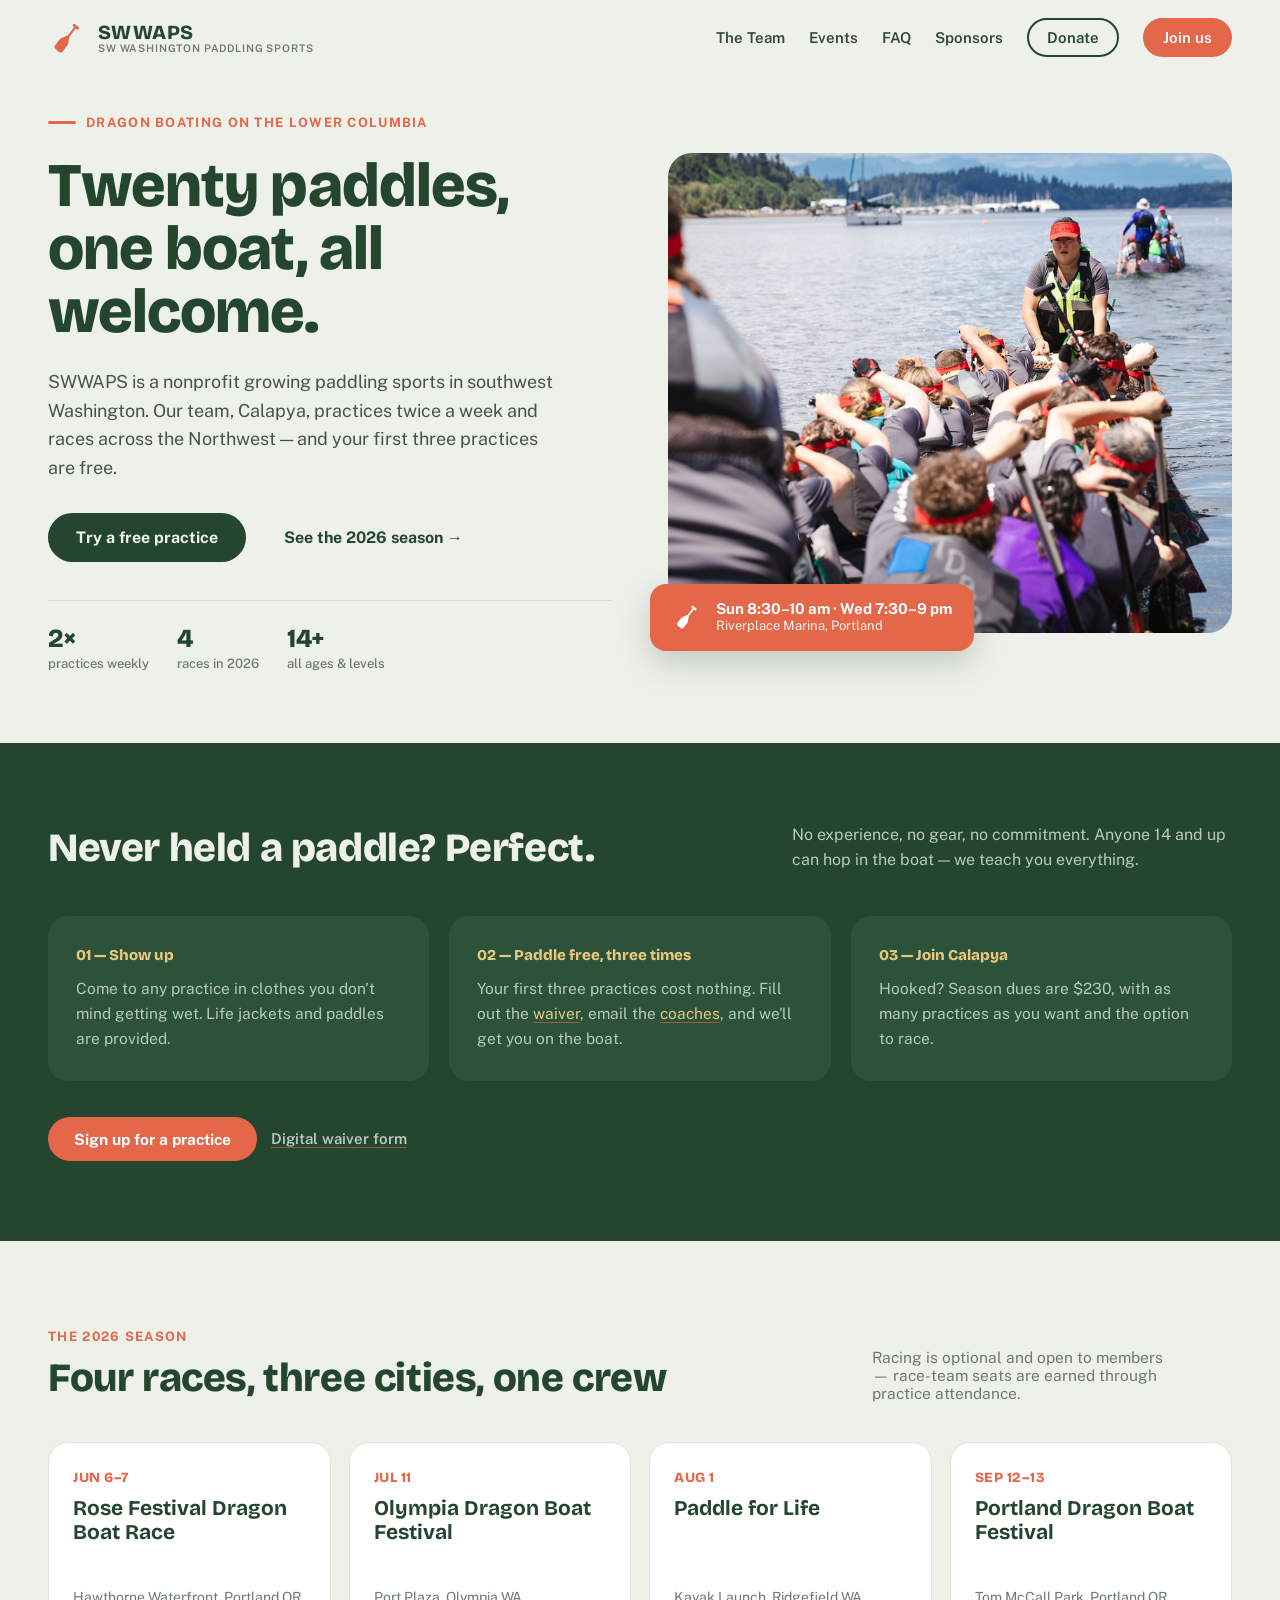
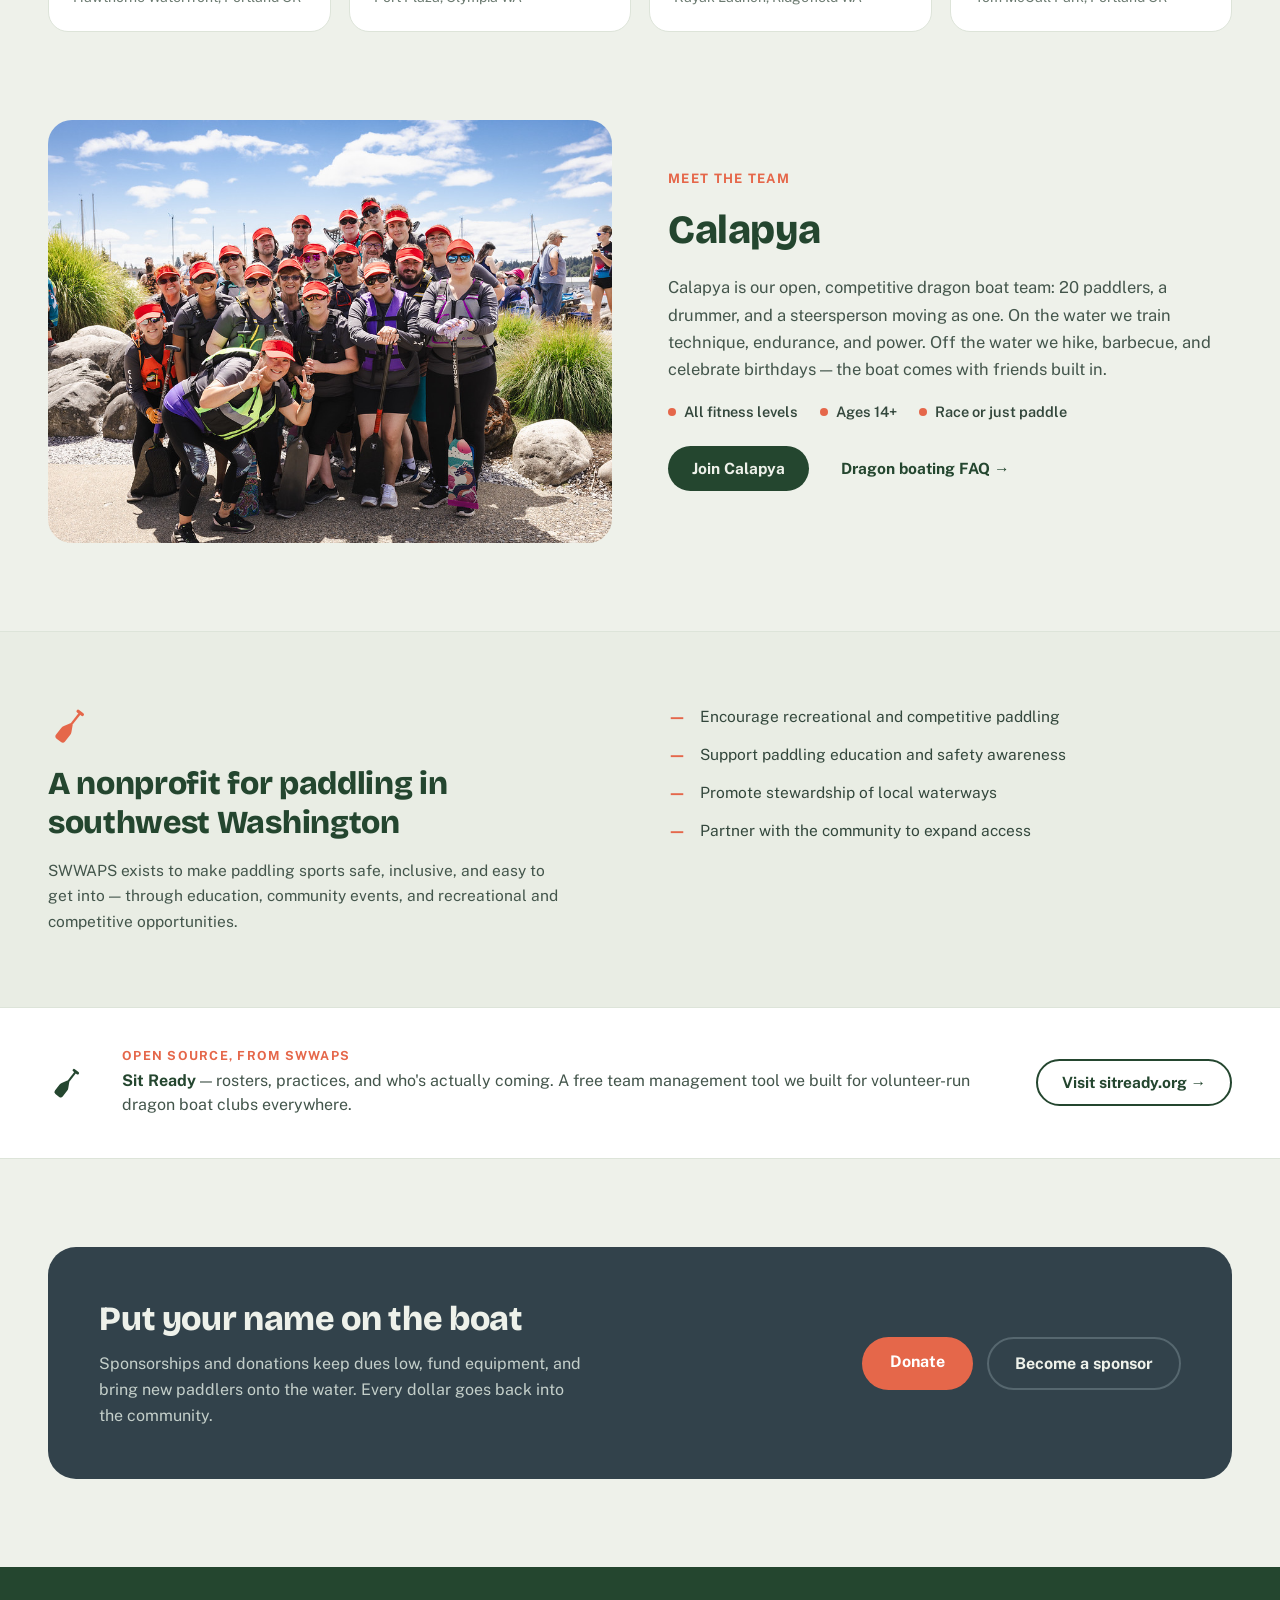
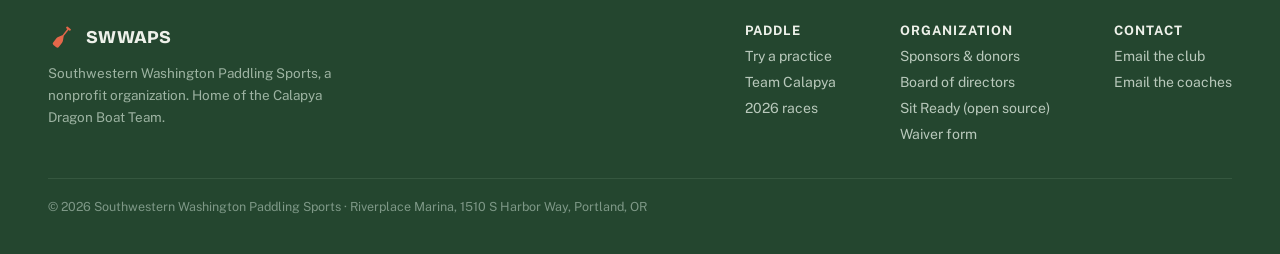
==== index.html @ 58666cd8 "Clean URLs: move pages to directory-style paths team.html -> team/index.html (and events, faq, board" ====
<!DOCTYPE html>
<html lang="en">
<head>
<meta charset="utf-8">
<meta name="viewport" content="width=device-width, initial-scale=1">
<title>SWWAPS — Southwestern Washington Paddling Sports</title>
<meta name="description" content="SWWAPS is a nonprofit growing paddling sports in southwest Washington. Home of the Calapya Dragon Boat Team — your first three practices are free.">
<link rel="icon" href="assets/paddle-salmon-on-fir.svg">
<link rel="preconnect" href="https://fonts.googleapis.com">
<link rel="preconnect" href="https://fonts.gstatic.com" crossorigin>
<link href="https://fonts.googleapis.com/css2?family=Bricolage+Grotesque:opsz,wght@12..96,400..800&family=Public+Sans:wght@400;500;600;700&display=swap" rel="stylesheet">
<link rel="stylesheet" href="css/site.css">
</head>
<body>
<div class="page">

  <nav class="nav">
    <a href="./" class="brand">
      <img src="assets/paddle-glyph-salmon.svg" alt="SWWAPS paddle mark">
      <span class="brand-text">
        <span class="brand-name">SWWAPS</span>
        <span class="brand-sub">SW Washington Paddling Sports</span>
      </span>
    </a>
    <div class="nav-links">
      <a href="team/" class="nav-link">The Team</a>
      <a href="events/" class="nav-link">Events</a>
      <a href="faq/" class="nav-link">FAQ</a>
      <a href="support/" class="nav-link">Sponsors</a>
      <a href="https://www.zeffy.com/en-US/donation-form/general-donations-136" class="nav-donate">Donate</a>
      <a href="#new" class="nav-join">Join us</a>
    </div>
  </nav>

  <header class="container grid-2" style="padding-top: 40px; padding-bottom: 72px;">
    <div style="display: flex; flex-direction: column; gap: 24px;">
      <div class="eyebrow"><span class="eyebrow-dash"></span>Dragon boating on the lower Columbia</div>
      <h1 class="page-h1" style="font-size: clamp(38px, 6vw, 62px); line-height: 1.02;">Twenty paddles, one boat, all welcome.</h1>
      <p style="font-size: 18px; line-height: 1.6; color: var(--ink-2); margin: 0; max-width: 46ch;">SWWAPS is a nonprofit growing paddling sports in southwest Washington. Our team, Calapya, practices twice a week and races across the Northwest — and your first three practices are free.</p>
      <div style="display: flex; flex-wrap: wrap; gap: 14px; align-items: center; margin-top: 6px;">
        <a href="#new" class="btn btn-fir">Try a free practice</a>
        <a href="#season" class="btn-text">See the 2026 season →</a>
      </div>
      <div style="display: flex; flex-wrap: wrap; gap: 20px 28px; margin-top: 14px; padding-top: 22px; border-top: 1px solid #D7DED3;">
        <div style="display: flex; flex-direction: column; gap: 2px;">
          <span style="font-family: var(--display); font-weight: 800; font-size: 26px; color: var(--fir);">2×</span>
          <span style="font-size: 13px; color: var(--muted); font-weight: 500;">practices weekly</span>
        </div>
        <div style="display: flex; flex-direction: column; gap: 2px;">
          <span style="font-family: var(--display); font-weight: 800; font-size: 26px; color: var(--fir);">4</span>
          <span style="font-size: 13px; color: var(--muted); font-weight: 500;">races in 2026</span>
        </div>
        <div style="display: flex; flex-direction: column; gap: 2px;">
          <span style="font-family: var(--display); font-weight: 800; font-size: 26px; color: var(--fir);">14+</span>
          <span style="font-size: 13px; color: var(--muted); font-weight: 500;">all ages &amp; levels</span>
        </div>
      </div>
    </div>
    <div style="position: relative;">
      <div style="width: 100%; aspect-ratio: 4 / 3.4;">
        <img class="photo-img r24" src="assets/photos/paddling-action.jpg" alt="Calapya paddlers mid-stroke during a race">
      </div>
      <div style="position: absolute; left: -18px; bottom: -18px; background: var(--salmon); color: #FFF; border-radius: 16px; padding: 16px 22px; display: flex; align-items: center; gap: 14px; box-shadow: 0 12px 32px rgba(36,70,47,.22);">
        <img src="assets/paddle-glyph-fir.svg" alt="" style="width: 30px; height: 30px; filter: brightness(0) invert(1);">
        <span style="display: flex; flex-direction: column; line-height: 1.25;">
          <span style="font-weight: 700; font-size: 15px;">Sun 8:30–10 am · Wed 7:30–9 pm</span>
          <span style="font-size: 13px; opacity: .9;">Riverplace Marina, Portland</span>
        </span>
      </div>
    </div>
  </header>

  <section id="new" class="band-fir">
    <div class="band-inner">
      <div style="display: flex; align-items: flex-end; justify-content: space-between; gap: 32px; margin-bottom: 44px; flex-wrap: wrap;">
        <h2 class="h2 on-dark">Never held a paddle? Perfect.</h2>
        <p style="font-size: 16px; line-height: 1.55; margin: 0; max-width: 44ch;">No experience, no gear, no commitment. Anyone 14 and up can hop in the boat — we teach you everything.</p>
      </div>
      <div class="grid-cards">
        <div class="card card-dark">
          <span class="card-label">01 — Show up</span>
          <p>Come to any practice in clothes you don't mind getting wet. Life jackets and paddles are provided.</p>
        </div>
        <div class="card card-dark">
          <span class="card-label">02 — Paddle free, three times</span>
          <p>Your first three practices cost nothing. Fill out the <a href="https://form.jotform.com/261236530807050">waiver</a>, email the <a href="mailto:coach@calapya.org">coaches</a>, and we'll get you on the boat.</p>
        </div>
        <div class="card card-dark">
          <span class="card-label">03 — Join Calapya</span>
          <p>Hooked? Season dues are $230, with as many practices as you want and the option to race.</p>
        </div>
      </div>
      <div style="margin-top: 36px; display: flex; gap: 14px; align-items: center; flex-wrap: wrap;">
        <a href="mailto:coach@calapya.org" class="btn btn-sm btn-salmon-on-dark">Sign up for a practice</a>
        <a href="https://form.jotform.com/261236530807050" style="color: var(--on-fir-2); font-weight: 600; font-size: 15px;">Digital waiver form</a>
      </div>
    </div>
  </section>

  <section id="season" class="container" style="padding-top: 88px; padding-bottom: 88px;">
    <div style="display: flex; align-items: flex-end; justify-content: space-between; gap: 32px; margin-bottom: 40px; flex-wrap: wrap;">
      <div style="display: flex; flex-direction: column; gap: 10px;">
        <span class="eyebrow-plain">The 2026 season</span>
        <h2 class="h2">Four races, three cities, one crew</h2>
      </div>
      <p style="font-size: 15.5px; color: var(--muted); margin: 0; max-width: 40ch;">Racing is optional and open to members — race-team seats are earned through practice attendance.</p>
    </div>
    <div style="display: grid; grid-template-columns: repeat(auto-fit, minmax(min(100%, 210px), 1fr)); gap: 18px;">
      <div style="background: #FFF; border: 1px solid var(--border); border-radius: 20px; padding: 26px 24px; display: flex; flex-direction: column; gap: 10px; min-height: 190px; box-sizing: border-box;">
        <span style="font-family: var(--display); font-weight: 800; font-size: 14px; color: var(--salmon); letter-spacing: .04em; text-transform: uppercase;">Jun 6–7</span>
        <span style="font-family: var(--display); font-weight: 700; font-size: 21px; line-height: 1.15; color: var(--fir);">Rose Festival Dragon Boat Race</span>
        <span style="font-size: 14px; color: var(--muted); margin-top: auto;">Hawthorne Waterfront, Portland OR</span>
      </div>
      <div style="background: #FFF; border: 1px solid var(--border); border-radius: 20px; padding: 26px 24px; display: flex; flex-direction: column; gap: 10px; min-height: 190px; box-sizing: border-box;">
        <span style="font-family: var(--display); font-weight: 800; font-size: 14px; color: var(--salmon); letter-spacing: .04em; text-transform: uppercase;">Jul 11</span>
        <span style="font-family: var(--display); font-weight: 700; font-size: 21px; line-height: 1.15; color: var(--fir);">Olympia Dragon Boat Festival</span>
        <span style="font-size: 14px; color: var(--muted); margin-top: auto;">Port Plaza, Olympia WA</span>
      </div>
      <div style="background: #FFF; border: 1px solid var(--border); border-radius: 20px; padding: 26px 24px; display: flex; flex-direction: column; gap: 10px; min-height: 190px; box-sizing: border-box;">
        <span style="font-family: var(--display); font-weight: 800; font-size: 14px; color: var(--salmon); letter-spacing: .04em; text-transform: uppercase;">Aug 1</span>
        <span style="font-family: var(--display); font-weight: 700; font-size: 21px; line-height: 1.15; color: var(--fir);">Paddle for Life</span>
        <span style="font-size: 14px; color: var(--muted); margin-top: auto;">Kayak Launch, Ridgefield WA</span>
      </div>
      <div style="background: #FFF; border: 1px solid var(--border); border-radius: 20px; padding: 26px 24px; display: flex; flex-direction: column; gap: 10px; min-height: 190px; box-sizing: border-box;">
        <span style="font-family: var(--display); font-weight: 800; font-size: 14px; color: var(--salmon); letter-spacing: .04em; text-transform: uppercase;">Sep 12–13</span>
        <span style="font-family: var(--display); font-weight: 700; font-size: 21px; line-height: 1.15; color: var(--fir);">Portland Dragon Boat Festival</span>
        <span style="font-size: 14px; color: var(--muted); margin-top: auto;">Tom McCall Park, Portland OR</span>
      </div>
    </div>
  </section>

  <section id="team" class="container grid-2" style="padding-bottom: 88px;">
    <div style="width: 100%; aspect-ratio: 4 / 3;">
      <img class="photo-img r24" src="assets/photos/team-marina-group.jpg" alt="Calapya team at Riverplace Marina">
    </div>
    <div style="display: flex; flex-direction: column; gap: 20px;">
      <span class="eyebrow-plain">Meet the team</span>
      <h2 class="h2">Calapya</h2>
      <p style="font-size: 16.5px; line-height: 1.65; color: var(--ink-2); margin: 0;">Calapya is our open, competitive dragon boat team: 20 paddlers, a drummer, and a steersperson moving as one. On the water we train technique, endurance, and power. Off the water we hike, barbecue, and celebrate birthdays — the boat comes with friends built in.</p>
      <div style="display: flex; gap: 22px; flex-wrap: wrap; font-size: 14.5px; font-weight: 600; color: var(--nav-ink);">
        <span style="display: flex; align-items: center; gap: 8px;"><span style="width: 8px; height: 8px; border-radius: 50%; background: var(--salmon);"></span>All fitness levels</span>
        <span style="display: flex; align-items: center; gap: 8px;"><span style="width: 8px; height: 8px; border-radius: 50%; background: var(--salmon);"></span>Ages 14+</span>
        <span style="display: flex; align-items: center; gap: 8px;"><span style="width: 8px; height: 8px; border-radius: 50%; background: var(--salmon);"></span>Race or just paddle</span>
      </div>
      <div style="display: flex; gap: 14px; margin-top: 6px; flex-wrap: wrap;">
        <a href="#new" class="btn btn-sm btn-fir" style="padding: 13px 24px;">Join Calapya</a>
        <a href="faq/" class="btn-text" style="font-size: 15.5px; padding: 13px 18px;">Dragon boating FAQ →</a>
      </div>
    </div>
  </section>

  <section style="background: var(--fog-alt); border-top: 1px solid var(--border); border-bottom: 1px solid var(--border); padding: 72px var(--gutter);">
    <div class="band-inner grid-2" style="align-items: start;">
      <div style="display: flex; flex-direction: column; gap: 16px;">
        <img src="assets/paddle-glyph-salmon.svg" alt="" style="width: 44px; height: 44px;">
        <h2 style="font-family: var(--display); font-weight: 800; font-size: clamp(25px, 3.2vw, 32px); color: var(--fir); margin: 0; letter-spacing: -0.01em;">A nonprofit for paddling in southwest Washington</h2>
        <p style="font-size: 15.5px; line-height: 1.65; color: var(--ink-2); margin: 0;">SWWAPS exists to make paddling sports safe, inclusive, and easy to get into — through education, community events, and recreational and competitive opportunities.</p>
      </div>
      <ul class="dash-list on-light">
        <li>Encourage recreational and competitive paddling</li>
        <li>Support paddling education and safety awareness</li>
        <li>Promote stewardship of local waterways</li>
        <li>Partner with the community to expand access</li>
      </ul>
    </div>
  </section>

  <section style="background: #FFF; border-bottom: 1px solid var(--border); padding: 40px var(--gutter);">
    <div class="band-inner" style="display: flex; align-items: center; gap: 20px 36px; flex-wrap: wrap;">
      <img src="assets/paddle-glyph-fir.svg" alt="" style="width: 38px; height: 38px; flex: 0 0 auto;">
      <div style="flex: 1 1 420px; display: flex; flex-direction: column; gap: 6px;">
        <span style="font-size: 12.5px; font-weight: 700; letter-spacing: .1em; text-transform: uppercase; color: var(--salmon);">Open source, from SWWAPS</span>
        <p style="margin: 0; font-size: 16px; line-height: 1.55; color: var(--ink-2);"><strong style="color: var(--fir);">Sit Ready</strong> — rosters, practices, and who's actually coming. A free team management tool we built for volunteer-run dragon boat clubs everywhere.</p>
      </div>
      <a href="https://sitready.org" class="btn-pill-outline">Visit sitready.org →</a>
    </div>
  </section>

  <section id="support" class="container" style="padding-top: 88px; padding-bottom: 88px;">
    <div class="cta-basalt">
      <div style="display: flex; flex-direction: column; gap: 12px;">
        <h2>Put your name on the boat</h2>
        <p>Sponsorships and donations keep dues low, fund equipment, and bring new paddlers onto the water. Every dollar goes back into the community.</p>
      </div>
      <div style="display: flex; gap: 14px; flex-wrap: wrap;">
        <a href="https://www.zeffy.com/en-US/donation-form/general-donations-136" class="btn btn-salmon-on-dark">Donate</a>
        <a href="mailto:swwashingtonpaddlesports@gmail.com" class="btn btn-outline-dark">Become a sponsor</a>
      </div>
    </div>
  </section>

  <footer class="footer">
    <div class="footer-inner">
      <div class="footer-top">
        <div class="footer-brand">
          <div class="footer-lockup">
            <img src="assets/paddle-glyph-salmon.svg" alt="">
            <span>SWWAPS</span>
          </div>
          <p class="footer-mission">Southwestern Washington Paddling Sports, a nonprofit organization. Home of the Calapya Dragon Boat Team.</p>
        </div>
        <div class="footer-cols">
          <div class="footer-col">
            <span class="footer-col-title">Paddle</span>
            <a href="team/#join">Try a practice</a>
            <a href="team/">Team Calapya</a>
            <a href="events/">2026 races</a>
          </div>
          <div class="footer-col">
            <span class="footer-col-title">Organization</span>
            <a href="support/">Sponsors &amp; donors</a>
            <a href="board/">Board of directors</a>
            <a href="https://sitready.org">Sit Ready (open source)</a>
            <a href="https://form.jotform.com/261236530807050">Waiver form</a>
          </div>
          <div class="footer-col">
            <span class="footer-col-title">Contact</span>
            <a href="mailto:swwashingtonpaddlesports@gmail.com">Email the club</a>
            <a href="mailto:coach@calapya.org">Email the coaches</a>
          </div>
        </div>
      </div>
      <div class="footer-rule">© 2026 Southwestern Washington Paddling Sports · Riverplace Marina, 1510 S Harbor Way, Portland, OR</div>
    </div>
  </footer>
</div>
</body>
</html>
---- css/site.css ----
/* SWWAPS — Southwestern Washington Paddling Sports
   Design tokens and shared styles from the 2026 redesign handoff. */

:root {
  --fir: #24462F;
  --fir-raised: #2C5239;
  --salmon: #E5674A;
  --fog: #EEF1EA;
  --fog-alt: #E9EDE4;
  --basalt: #32424B;
  --alder: #E8C87E;
  --ink: #22302A;
  --ink-2: #43554B;
  --muted: #6B7A70;
  --nav-ink: #33473C;
  --on-fir: #EEF1EA;
  --on-fir-2: #B9C9BC;
  --on-fir-3: #DCE5DA;
  --on-fir-muted: #9DB3A2;
  --on-fir-faint: #7E9887;
  --on-basalt-2: #C4CFCA;
  --border: #DDE4D9;
  --border-fir: #35573F;
  --border-basalt: #56676F;
  --gutter: clamp(20px, 5vw, 48px);
  --display: 'Bricolage Grotesque', sans-serif;
}

html, body { margin: 0; padding: 0; background: var(--fog); }
body {
  font-family: 'Public Sans', sans-serif;
  color: var(--ink);
  -webkit-font-smoothing: antialiased;
}
a { color: var(--fir); text-decoration-color: rgba(229,103,74,.6); text-underline-offset: 3px; }
a:hover { color: var(--salmon); }
h1, h2, h3, p { text-wrap: pretty; }

.page { min-height: 100vh; background: var(--fog); }

/* ---------- Nav ---------- */

.nav {
  display: flex; flex-wrap: wrap; align-items: center; gap: 14px 32px;
  padding: 18px var(--gutter); max-width: 1280px; margin: 0 auto; box-sizing: border-box;
}
.brand { display: flex; align-items: center; gap: 12px; text-decoration: none; }
.brand img { width: 38px; height: 38px; display: block; }
.brand-text { display: flex; flex-direction: column; line-height: 1.1; }
.brand-name { font-family: var(--display); font-weight: 800; font-size: 20px; color: var(--fir); letter-spacing: .02em; }
.brand-sub { font-size: 10.5px; font-weight: 600; letter-spacing: .08em; text-transform: uppercase; color: var(--muted); }
.nav-links {
  display: flex; flex-wrap: wrap; gap: 12px 24px; margin-left: auto;
  align-items: center; font-size: 15px; font-weight: 600;
}
.nav-link { text-decoration: none; color: var(--nav-ink); }
.nav-link:hover { color: var(--salmon); }
.nav-link.active { color: var(--salmon); }
.nav-donate {
  text-decoration: none; color: var(--fir); padding: 9px 18px;
  border: 2px solid var(--fir); border-radius: 999px; transition: all 150ms;
}
.nav-donate:hover { background: var(--fir); color: var(--fog); }
.nav-join {
  text-decoration: none; color: #FFF; background: var(--salmon);
  padding: 11px 20px; border-radius: 999px; transition: all 150ms;
}
.nav-join:hover { background: var(--fir); color: #FFF; }

/* ---------- Type ---------- */

.eyebrow {
  display: flex; align-items: center; gap: 10px;
  font-size: 13px; font-weight: 700; letter-spacing: .1em; text-transform: uppercase; color: var(--salmon);
}
.eyebrow-dash { width: 28px; height: 3px; background: var(--salmon); border-radius: 2px; }
.eyebrow-plain {
  font-size: 13px; font-weight: 700; letter-spacing: .1em; text-transform: uppercase; color: var(--salmon);
}
.h2 {
  font-family: var(--display); font-weight: 800;
  font-size: clamp(29px, 4vw, 40px); color: var(--fir); margin: 0; letter-spacing: -0.01em;
}
.h2.on-dark { color: var(--on-fir); }

/* ---------- Buttons ---------- */

.btn {
  text-decoration: none; font-weight: 700; font-size: 16px;
  padding: 15px 28px; border-radius: 999px; transition: all 150ms; display: inline-block;
}
.btn-fir { background: var(--fir); color: var(--fog); }
.btn-fir:hover { background: var(--salmon); color: #FFF; }
.btn-salmon { background: var(--salmon); color: #FFF; }
.btn-salmon:hover { background: var(--fir); color: #FFF; }
.btn-salmon-on-dark { background: var(--salmon); color: #FFF; }
.btn-salmon-on-dark:hover { background: var(--alder); color: var(--fir); }
.btn-outline-fir { color: var(--fir); padding: 15px 26px; border: 2px solid var(--fir); }
.btn-outline-fir:hover { background: var(--fir); color: var(--fog); }
.btn-outline-dark { color: var(--on-fir); padding: 15px 26px; border: 2px solid var(--border-basalt); }
.btn-outline-dark:hover { border-color: var(--on-fir); color: var(--on-fir); }
.btn-sm { font-size: 15.5px; padding: 13px 26px; }
.btn-text { text-decoration: none; color: var(--fir); font-weight: 700; font-size: 16px; padding: 15px 24px; }
.btn-text:hover { color: var(--salmon); }
.btn-pill-outline {
  text-decoration: none; color: var(--fir); font-weight: 700; font-size: 15.5px;
  padding: 12px 24px; border: 2px solid var(--fir); border-radius: 999px;
  white-space: nowrap; transition: all 150ms;
}
.btn-pill-outline:hover { background: var(--fir); color: var(--fog); }

/* ---------- Layout helpers ---------- */

.container { max-width: 1280px; margin: 0 auto; padding-left: var(--gutter); padding-right: var(--gutter); box-sizing: border-box; }
.band-inner { max-width: 1184px; margin: 0 auto; }
.grid-2 {
  display: grid; grid-template-columns: repeat(auto-fit, minmax(min(100%, 320px), 1fr));
  gap: 56px; align-items: center;
}
.grid-cards { display: grid; grid-template-columns: repeat(auto-fit, minmax(min(100%, 250px), 1fr)); gap: 20px; }

/* ---------- Photo placeholders (replace with <img> when photos arrive) ---------- */

.photo-slot {
  width: 100%; height: 100%; box-sizing: border-box;
  background: #DFE6DA; border: 1px dashed #C3CDBD;
  display: flex; align-items: center; justify-content: center; text-align: center;
  color: var(--muted); font-size: 13px; font-weight: 500; padding: 12px;
}
.photo-slot.r24 { border-radius: 24px; }
.photo-img { width: 100%; height: 100%; object-fit: cover; object-position: center; display: block; }
.photo-img.r24 { border-radius: 24px; }
.photo-img.r20 { border-radius: 20px; }
.photo-slot.r20 { border-radius: 20px; }
.photo-slot.r10 { border-radius: 10px; }
.photo-slot.circle { border-radius: 50%; }

/* ---------- Cards ---------- */

.card {
  background: #FFF; border: 1px solid var(--border); border-radius: 20px;
  padding: 30px 28px; display: flex; flex-direction: column; gap: 12px;
}
.card-label { font-family: var(--display); font-weight: 800; font-size: 15px; color: var(--salmon); }
.card p { margin: 0; font-size: 15.5px; line-height: 1.6; color: var(--ink-2); }
.card-dark { background: var(--fir-raised); border: 0; }
.card-dark .card-label { color: var(--alder); }
.card-dark p { color: var(--on-fir-3); }
.card-dark a { color: var(--alder); }

/* ---------- Dark band ---------- */

.band-fir { background: var(--fir); padding: 80px var(--gutter); }
.band-fir p { color: var(--on-fir-2); }

/* em-dash bullet lists */
.dash-list { margin: 0; padding: 0; list-style: none; display: flex; flex-direction: column; gap: 14px; }
.dash-list li { display: flex; gap: 14px; align-items: baseline; font-size: 15.5px; line-height: 1.55; }
.dash-list li::before { content: "—"; font-weight: 800; }
.dash-list.on-light li { color: var(--nav-ink); }
.dash-list.on-light li::before { color: var(--salmon); }
.dash-list.on-dark li { color: var(--on-fir-3); }
.dash-list.on-dark li::before { color: var(--alder); }

/* ---------- Footer ---------- */

.footer { background: var(--fir); padding: 56px var(--gutter) 40px; }
.footer-inner { max-width: 1184px; margin: 0 auto; display: flex; flex-direction: column; gap: 36px; }
.footer-top { display: flex; justify-content: space-between; gap: 40px; flex-wrap: wrap; }
.footer-brand { display: flex; flex-direction: column; gap: 12px; max-width: 320px; }
.footer-lockup { display: flex; align-items: center; gap: 10px; }
.footer-lockup img { width: 28px; height: 28px; }
.footer-lockup span { font-family: var(--display); font-weight: 800; font-size: 18px; color: var(--on-fir); }
.footer-mission { margin: 0; font-size: 13.5px; line-height: 1.6; color: var(--on-fir-muted); }
.footer-cols { display: flex; gap: 64px; flex-wrap: wrap; }
.footer-col { display: flex; flex-direction: column; gap: 10px; font-size: 14px; }
.footer-col-title { font-weight: 700; color: var(--on-fir); font-size: 13px; letter-spacing: .08em; text-transform: uppercase; }
.footer a { color: var(--on-fir-2); text-decoration: none; }
.footer a:hover { color: var(--alder); }
.footer-rule { border-top: 1px solid var(--border-fir); padding-top: 20px; font-size: 12.5px; color: var(--on-fir-faint); }

/* compact footer */
.footer-compact { background: var(--fir); padding: 48px var(--gutter) 40px; }
.footer-compact.ruled { border-top: 1px solid var(--border-fir); }
.footer-compact-inner {
  max-width: 1184px; margin: 0 auto; display: flex; justify-content: space-between;
  gap: 40px; flex-wrap: wrap; align-items: center;
}
.footer-compact-links { display: flex; gap: 26px; font-size: 14px; flex-wrap: wrap; }
.footer-compact a { color: var(--on-fir-2); text-decoration: none; }
.footer-compact a:hover { color: var(--alder); }
.footer-copyright { font-size: 12.5px; color: var(--on-fir-faint); }

/* ---------- CTA banners ---------- */

.cta-basalt {
  background: var(--basalt); border-radius: 28px; padding: clamp(28px, 4vw, 56px);
  display: flex; flex-wrap: wrap; gap: 28px 40px; align-items: center; justify-content: space-between;
}
.cta-basalt h2 {
  font-family: var(--display); font-weight: 800; font-size: clamp(26px, 3.4vw, 34px);
  color: var(--on-fir); margin: 0; letter-spacing: -0.01em;
}
.cta-basalt p { font-size: 16px; line-height: 1.6; color: var(--on-basalt-2); margin: 0; max-width: 52ch; }

.cta-fir-band { background: var(--fir); padding: 64px var(--gutter); }
.cta-fir-inner {
  max-width: 1184px; margin: 0 auto; display: flex; align-items: center;
  justify-content: space-between; gap: 32px; flex-wrap: wrap;
}
.cta-fir-inner h2 {
  font-family: var(--display); font-weight: 800; font-size: clamp(24px, 3vw, 30px);
  color: var(--on-fir); margin: 0; letter-spacing: -0.01em;
}
.cta-fir-inner p { margin: 0; font-size: 15.5px; color: var(--on-fir-2); }

/* ---------- Page headers ---------- */

.page-h1 {
  font-family: var(--display); font-weight: 800; line-height: 1.03;
  letter-spacing: -0.015em; color: var(--fir); margin: 0;
}
.page-intro { font-size: 17px; line-height: 1.6; color: var(--ink-2); margin: 0; max-width: 58ch; }
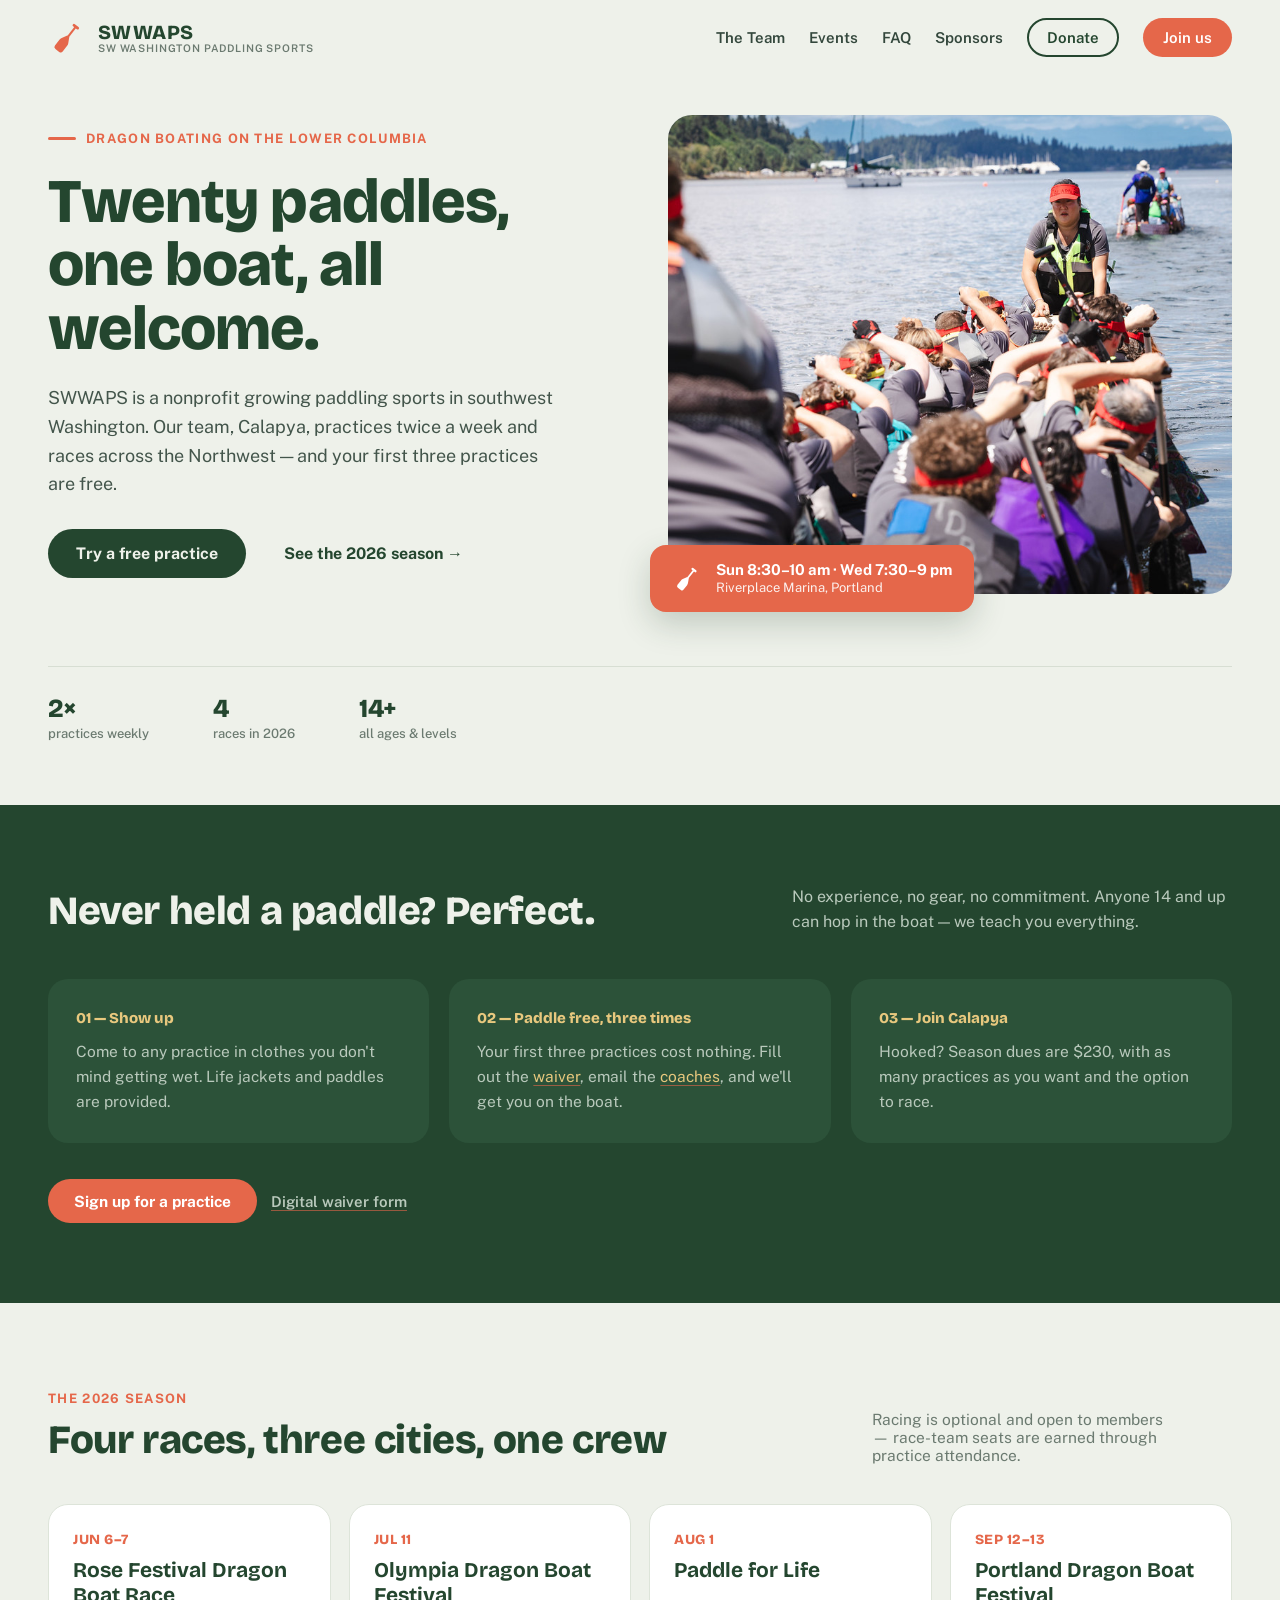
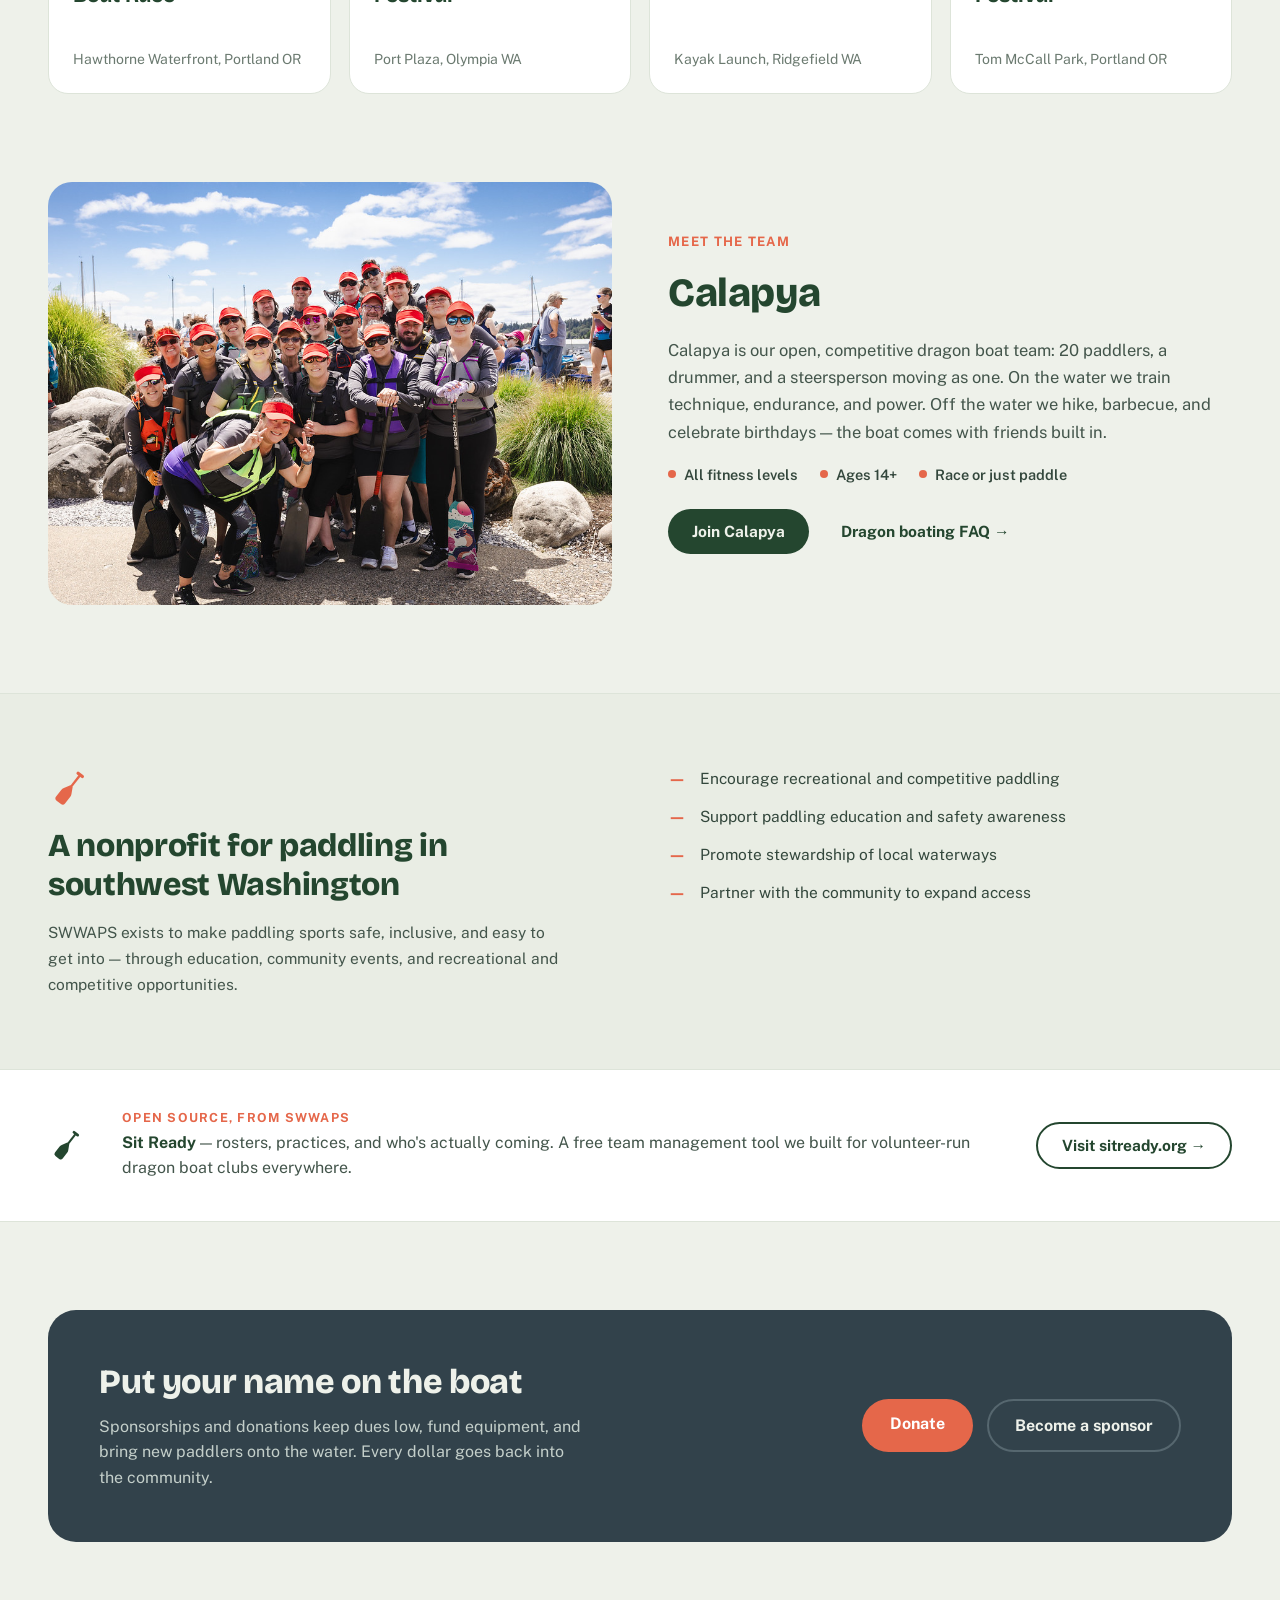
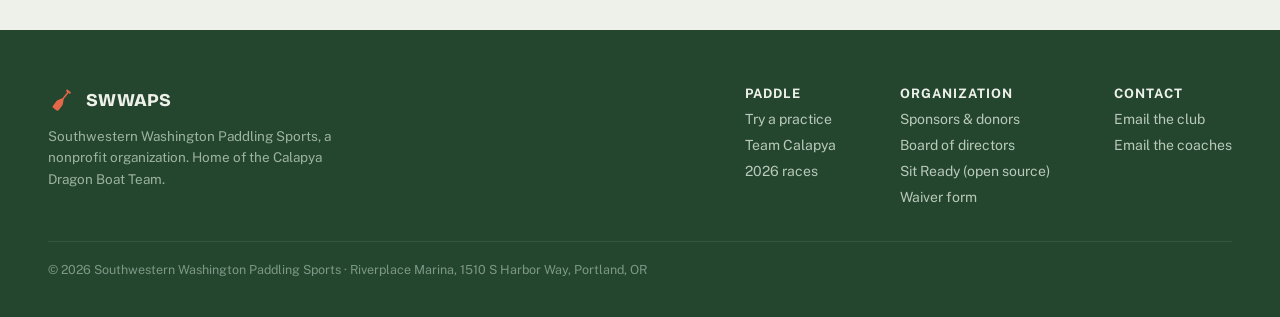
==== commit bce7d703: "Calm the home hero: move stat strip below the fold The hero stacked eyebrow, h1, intro, CTAs, and th" ====
--- a/index.html
+++ b/index.html
@@ -5,6 +5,15 @@
 <meta name="viewport" content="width=device-width, initial-scale=1">
 <title>SWWAPS — Southwestern Washington Paddling Sports</title>
 <meta name="description" content="SWWAPS is a nonprofit growing paddling sports in southwest Washington. Home of the Calapya Dragon Boat Team — your first three practices are free.">
+<meta property="og:title" content="Twenty paddles, one boat, all welcome.">
+<meta property="og:description" content="SWWAPS is a nonprofit growing paddling sports in southwest Washington. Our team, Calapya, practices twice a week and races across the Northwest — and your first three practices are free.">
+<meta property="og:image" content="https://swwaps.github.io/swwaps.net/og.png">
+<meta property="og:image:width" content="1200">
+<meta property="og:image:height" content="630">
+<meta property="og:image:alt" content="SWWAPS — Twenty paddles, one boat, all welcome. Dragon boating on the lower Columbia.">
+<meta property="og:site_name" content="SWWAPS">
+<meta property="og:type" content="website">
+<meta name="twitter:card" content="summary_large_image">
 <link rel="icon" href="assets/paddle-salmon-on-fir.svg">
 <link rel="preconnect" href="https://fonts.googleapis.com">
 <link rel="preconnect" href="https://fonts.gstatic.com" crossorigin>
@@ -41,20 +50,6 @@
         <a href="#new" class="btn btn-fir">Try a free practice</a>
         <a href="#season" class="btn-text">See the 2026 season →</a>
       </div>
-      <div style="display: flex; flex-wrap: wrap; gap: 20px 28px; margin-top: 14px; padding-top: 22px; border-top: 1px solid #D7DED3;">
-        <div style="display: flex; flex-direction: column; gap: 2px;">
-          <span style="font-family: var(--display); font-weight: 800; font-size: 26px; color: var(--fir);">2×</span>
-          <span style="font-size: 13px; color: var(--muted); font-weight: 500;">practices weekly</span>
-        </div>
-        <div style="display: flex; flex-direction: column; gap: 2px;">
-          <span style="font-family: var(--display); font-weight: 800; font-size: 26px; color: var(--fir);">4</span>
-          <span style="font-size: 13px; color: var(--muted); font-weight: 500;">races in 2026</span>
-        </div>
-        <div style="display: flex; flex-direction: column; gap: 2px;">
-          <span style="font-family: var(--display); font-weight: 800; font-size: 26px; color: var(--fir);">14+</span>
-          <span style="font-size: 13px; color: var(--muted); font-weight: 500;">all ages &amp; levels</span>
-        </div>
-      </div>
     </div>
     <div style="position: relative;">
       <div style="width: 100%; aspect-ratio: 4 / 3.4;">
@@ -69,6 +64,23 @@
       </div>
     </div>
   </header>
+
+  <section class="container" style="padding-bottom: 64px;">
+    <div style="display: flex; flex-wrap: wrap; gap: 24px 64px; padding-top: 26px; border-top: 1px solid #D7DED3;">
+      <div style="display: flex; flex-direction: column; gap: 2px;">
+        <span style="font-family: var(--display); font-weight: 800; font-size: 26px; color: var(--fir);">2×</span>
+        <span style="font-size: 13px; color: var(--muted); font-weight: 500;">practices weekly</span>
+      </div>
+      <div style="display: flex; flex-direction: column; gap: 2px;">
+        <span style="font-family: var(--display); font-weight: 800; font-size: 26px; color: var(--fir);">4</span>
+        <span style="font-size: 13px; color: var(--muted); font-weight: 500;">races in 2026</span>
+      </div>
+      <div style="display: flex; flex-direction: column; gap: 2px;">
+        <span style="font-family: var(--display); font-weight: 800; font-size: 26px; color: var(--fir);">14+</span>
+        <span style="font-size: 13px; color: var(--muted); font-weight: 500;">all ages &amp; levels</span>
+      </div>
+    </div>
+  </section>
 
   <section id="new" class="band-fir">
     <div class="band-inner">
--- a/css/site.css
+++ b/css/site.css
@@ -131,6 +131,7 @@
 .photo-img { width: 100%; height: 100%; object-fit: cover; object-position: center; display: block; }
 .photo-img.r24 { border-radius: 24px; }
 .photo-img.r20 { border-radius: 20px; }
+.photo-img.circle { border-radius: 50%; }
 .photo-slot.r20 { border-radius: 20px; }
 .photo-slot.r10 { border-radius: 10px; }
 .photo-slot.circle { border-radius: 50%; }
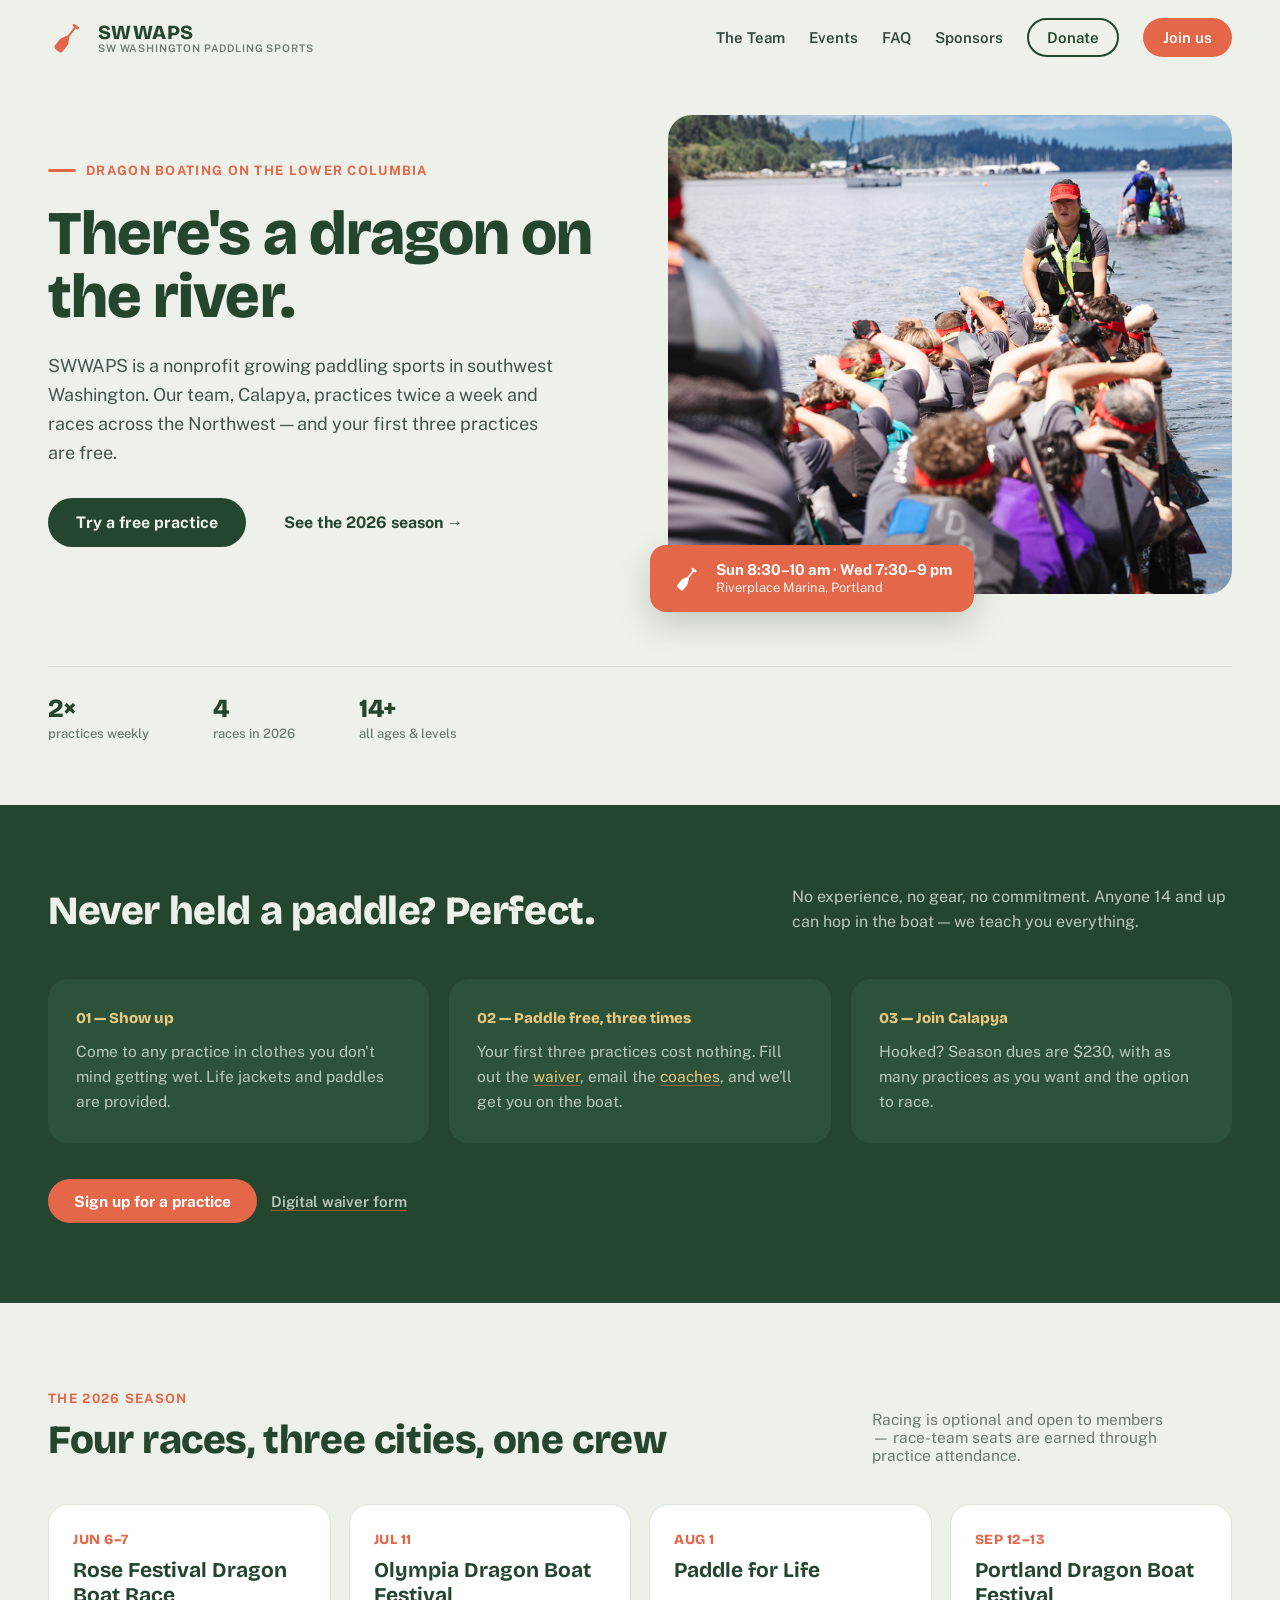
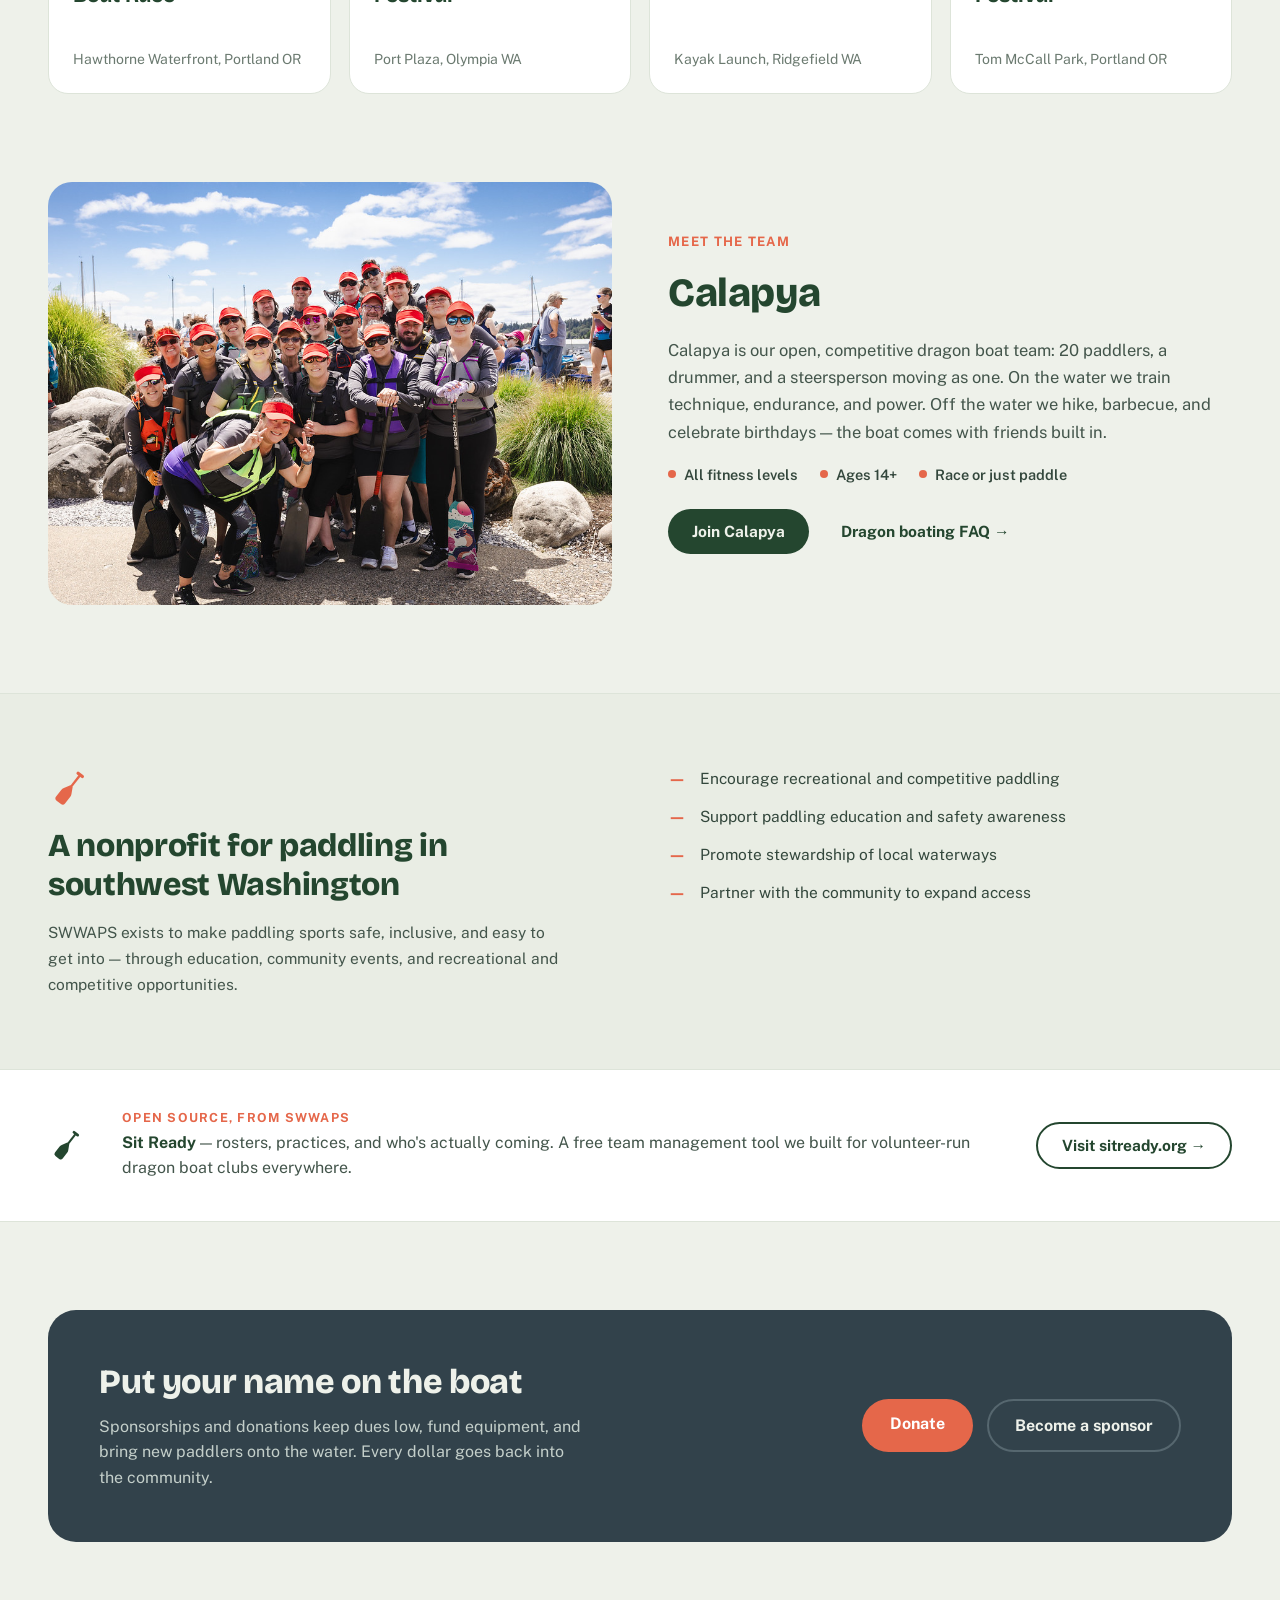
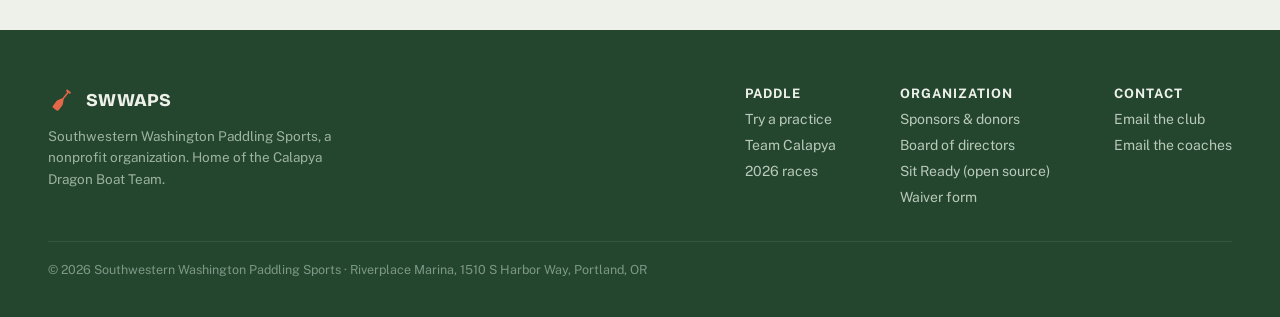
==== commit 880bdc49: "Punchier home headline; fix og:image:alt to match the actual image Headline is now "There's a dragon" ====
--- a/index.html
+++ b/index.html
@@ -5,12 +5,12 @@
 <meta name="viewport" content="width=device-width, initial-scale=1">
 <title>SWWAPS — Southwestern Washington Paddling Sports</title>
 <meta name="description" content="SWWAPS is a nonprofit growing paddling sports in southwest Washington. Home of the Calapya Dragon Boat Team — your first three practices are free.">
-<meta property="og:title" content="Twenty paddles, one boat, all welcome.">
+<meta property="og:title" content="There's a dragon on the river.">
 <meta property="og:description" content="SWWAPS is a nonprofit growing paddling sports in southwest Washington. Our team, Calapya, practices twice a week and races across the Northwest — and your first three practices are free.">
 <meta property="og:image" content="https://swwaps.github.io/swwaps.net/og.png">
 <meta property="og:image:width" content="1200">
 <meta property="og:image:height" content="630">
-<meta property="og:image:alt" content="SWWAPS — Twenty paddles, one boat, all welcome. Dragon boating on the lower Columbia.">
+<meta property="og:image:alt" content="The SWWAPS logo and wordmark over a photo of the Calapya dragon boat team gathered at a Northwest race festival.">
 <meta property="og:site_name" content="SWWAPS">
 <meta property="og:type" content="website">
 <meta name="twitter:card" content="summary_large_image">
@@ -44,7 +44,7 @@
   <header class="container grid-2" style="padding-top: 40px; padding-bottom: 72px;">
     <div style="display: flex; flex-direction: column; gap: 24px;">
       <div class="eyebrow"><span class="eyebrow-dash"></span>Dragon boating on the lower Columbia</div>
-      <h1 class="page-h1" style="font-size: clamp(38px, 6vw, 62px); line-height: 1.02;">Twenty paddles, one boat, all welcome.</h1>
+      <h1 class="page-h1" style="font-size: clamp(38px, 6vw, 62px); line-height: 1.02;">There's a dragon on the river.</h1>
       <p style="font-size: 18px; line-height: 1.6; color: var(--ink-2); margin: 0; max-width: 46ch;">SWWAPS is a nonprofit growing paddling sports in southwest Washington. Our team, Calapya, practices twice a week and races across the Northwest — and your first three practices are free.</p>
       <div style="display: flex; flex-wrap: wrap; gap: 14px; align-items: center; margin-top: 6px;">
         <a href="#new" class="btn btn-fir">Try a free practice</a>
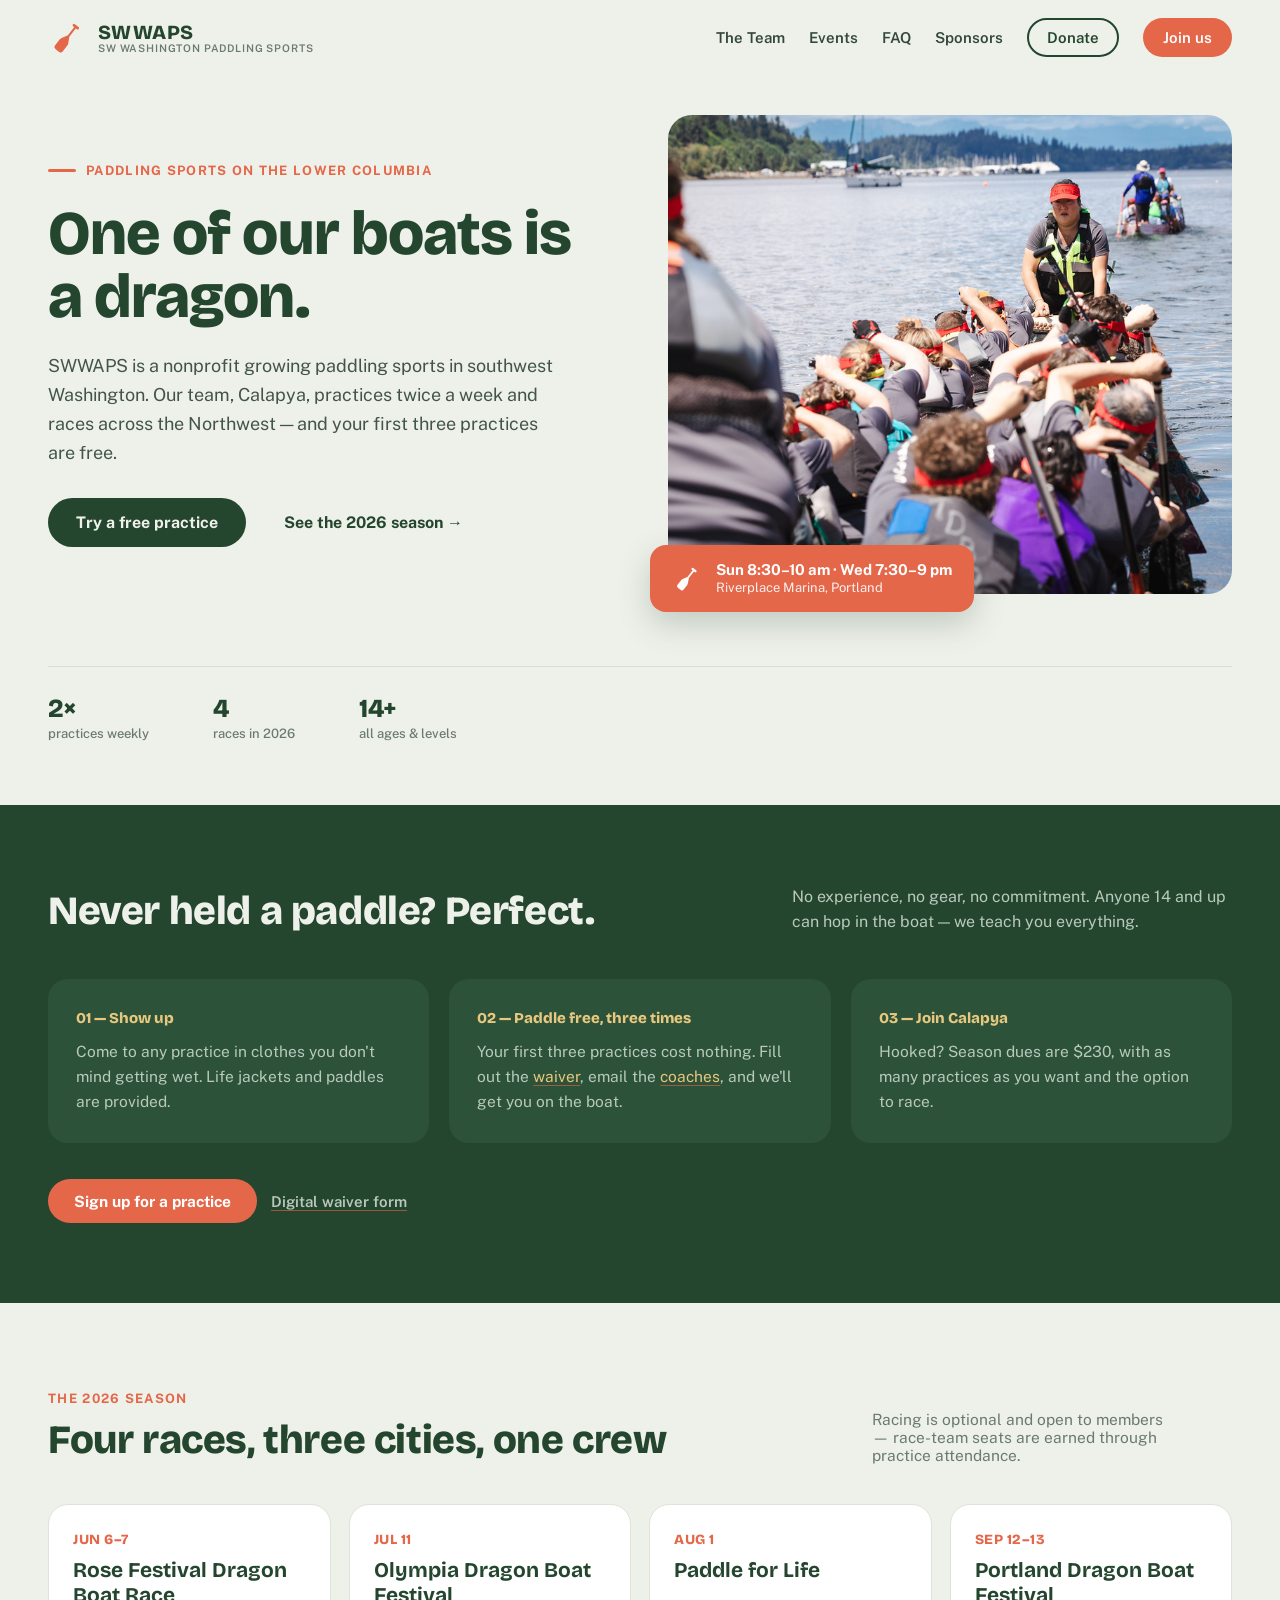
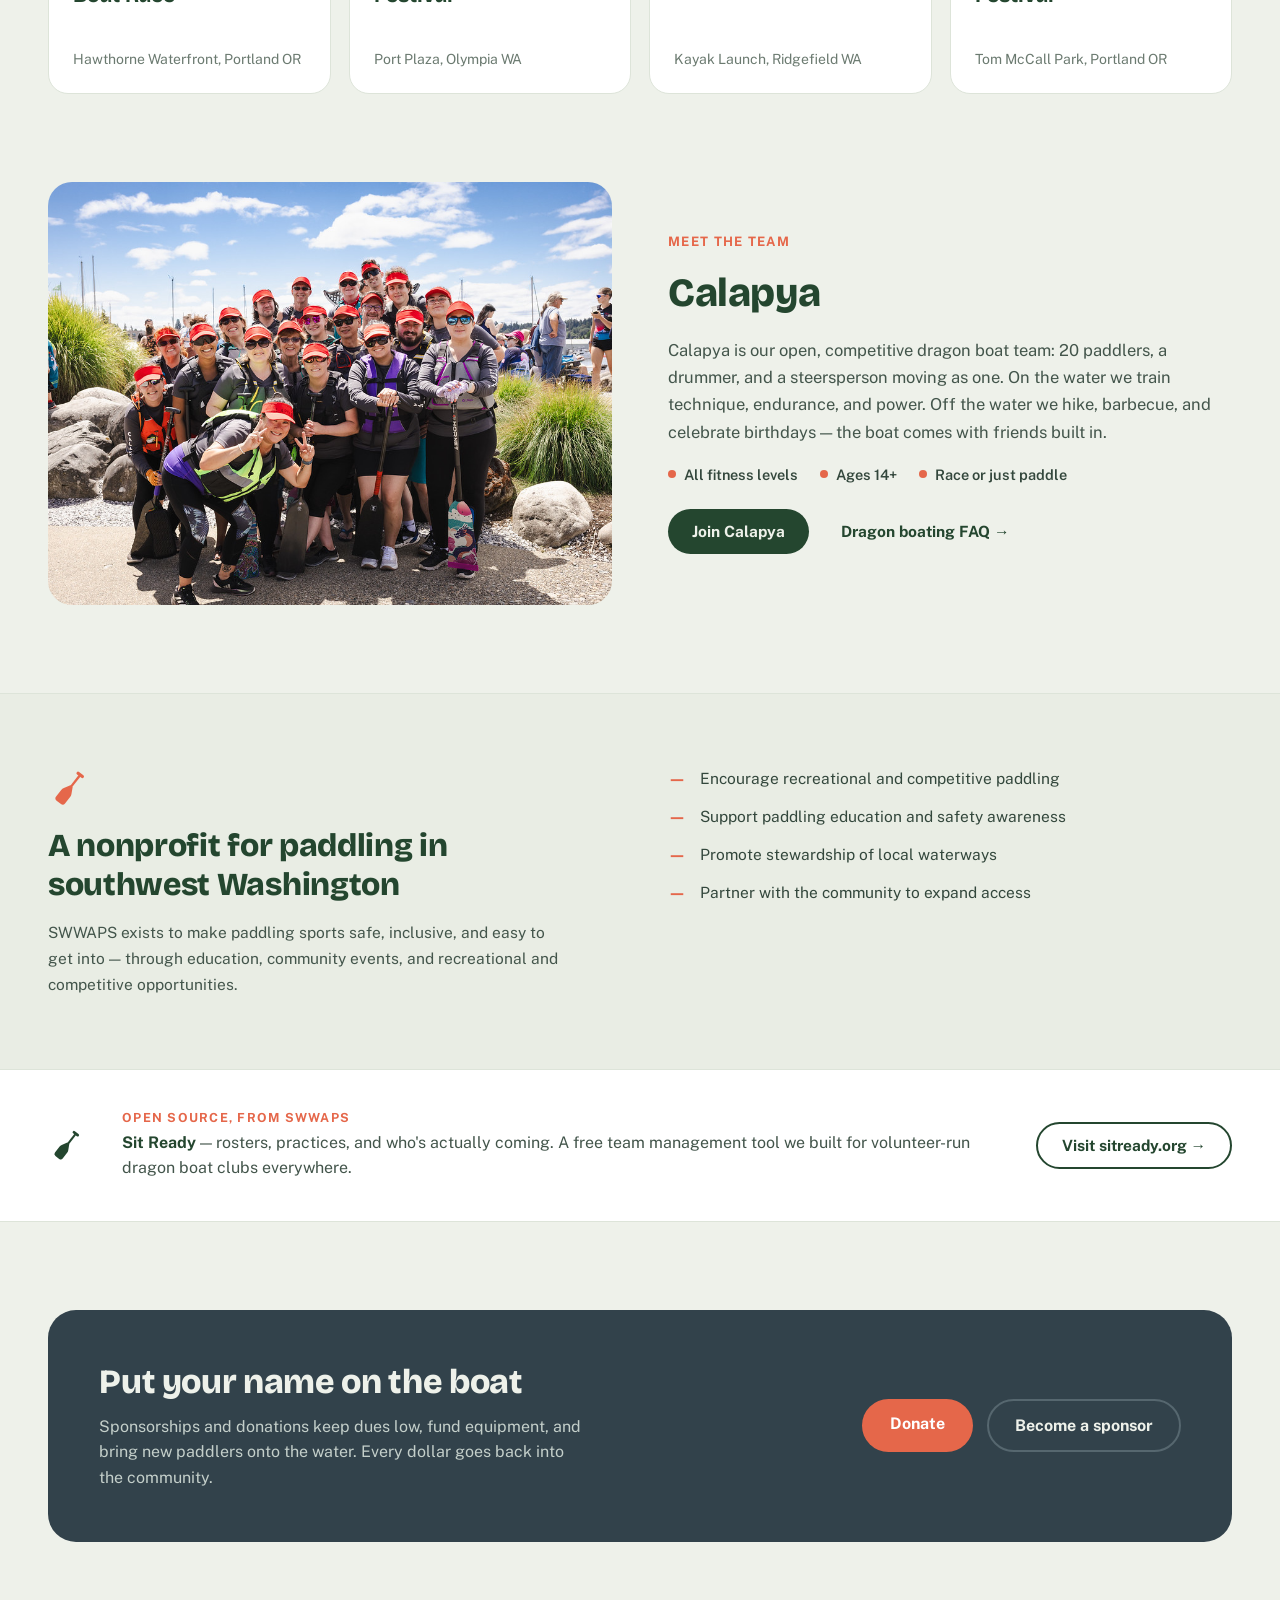
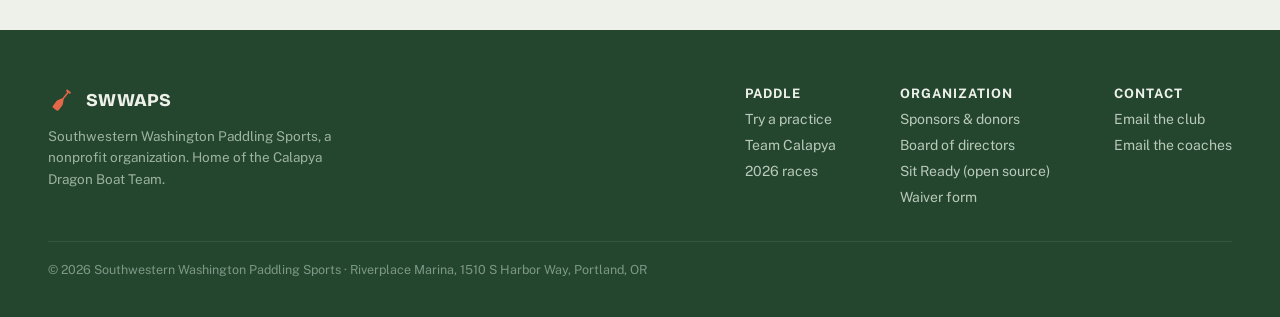
==== commit ee750f3d: "Widen the hero: SWWAPS is paddling sports, not only dragon boating The eyebrow and headline both pin" ====
--- a/index.html
+++ b/index.html
@@ -5,7 +5,7 @@
 <meta name="viewport" content="width=device-width, initial-scale=1">
 <title>SWWAPS — Southwestern Washington Paddling Sports</title>
 <meta name="description" content="SWWAPS is a nonprofit growing paddling sports in southwest Washington. Home of the Calapya Dragon Boat Team — your first three practices are free.">
-<meta property="og:title" content="There's a dragon on the river.">
+<meta property="og:title" content="One of our boats is a dragon.">
 <meta property="og:description" content="SWWAPS is a nonprofit growing paddling sports in southwest Washington. Our team, Calapya, practices twice a week and races across the Northwest — and your first three practices are free.">
 <meta property="og:image" content="https://swwaps.github.io/swwaps.net/og.png">
 <meta property="og:image:width" content="1200">
@@ -43,8 +43,8 @@
 
   <header class="container grid-2" style="padding-top: 40px; padding-bottom: 72px;">
     <div style="display: flex; flex-direction: column; gap: 24px;">
-      <div class="eyebrow"><span class="eyebrow-dash"></span>Dragon boating on the lower Columbia</div>
-      <h1 class="page-h1" style="font-size: clamp(38px, 6vw, 62px); line-height: 1.02;">There's a dragon on the river.</h1>
+      <div class="eyebrow"><span class="eyebrow-dash"></span>Paddling sports on the lower Columbia</div>
+      <h1 class="page-h1" style="font-size: clamp(38px, 6vw, 62px); line-height: 1.02;">One of our boats is a dragon.</h1>
       <p style="font-size: 18px; line-height: 1.6; color: var(--ink-2); margin: 0; max-width: 46ch;">SWWAPS is a nonprofit growing paddling sports in southwest Washington. Our team, Calapya, practices twice a week and races across the Northwest — and your first three practices are free.</p>
       <div style="display: flex; flex-wrap: wrap; gap: 14px; align-items: center; margin-top: 6px;">
         <a href="#new" class="btn btn-fir">Try a free practice</a>
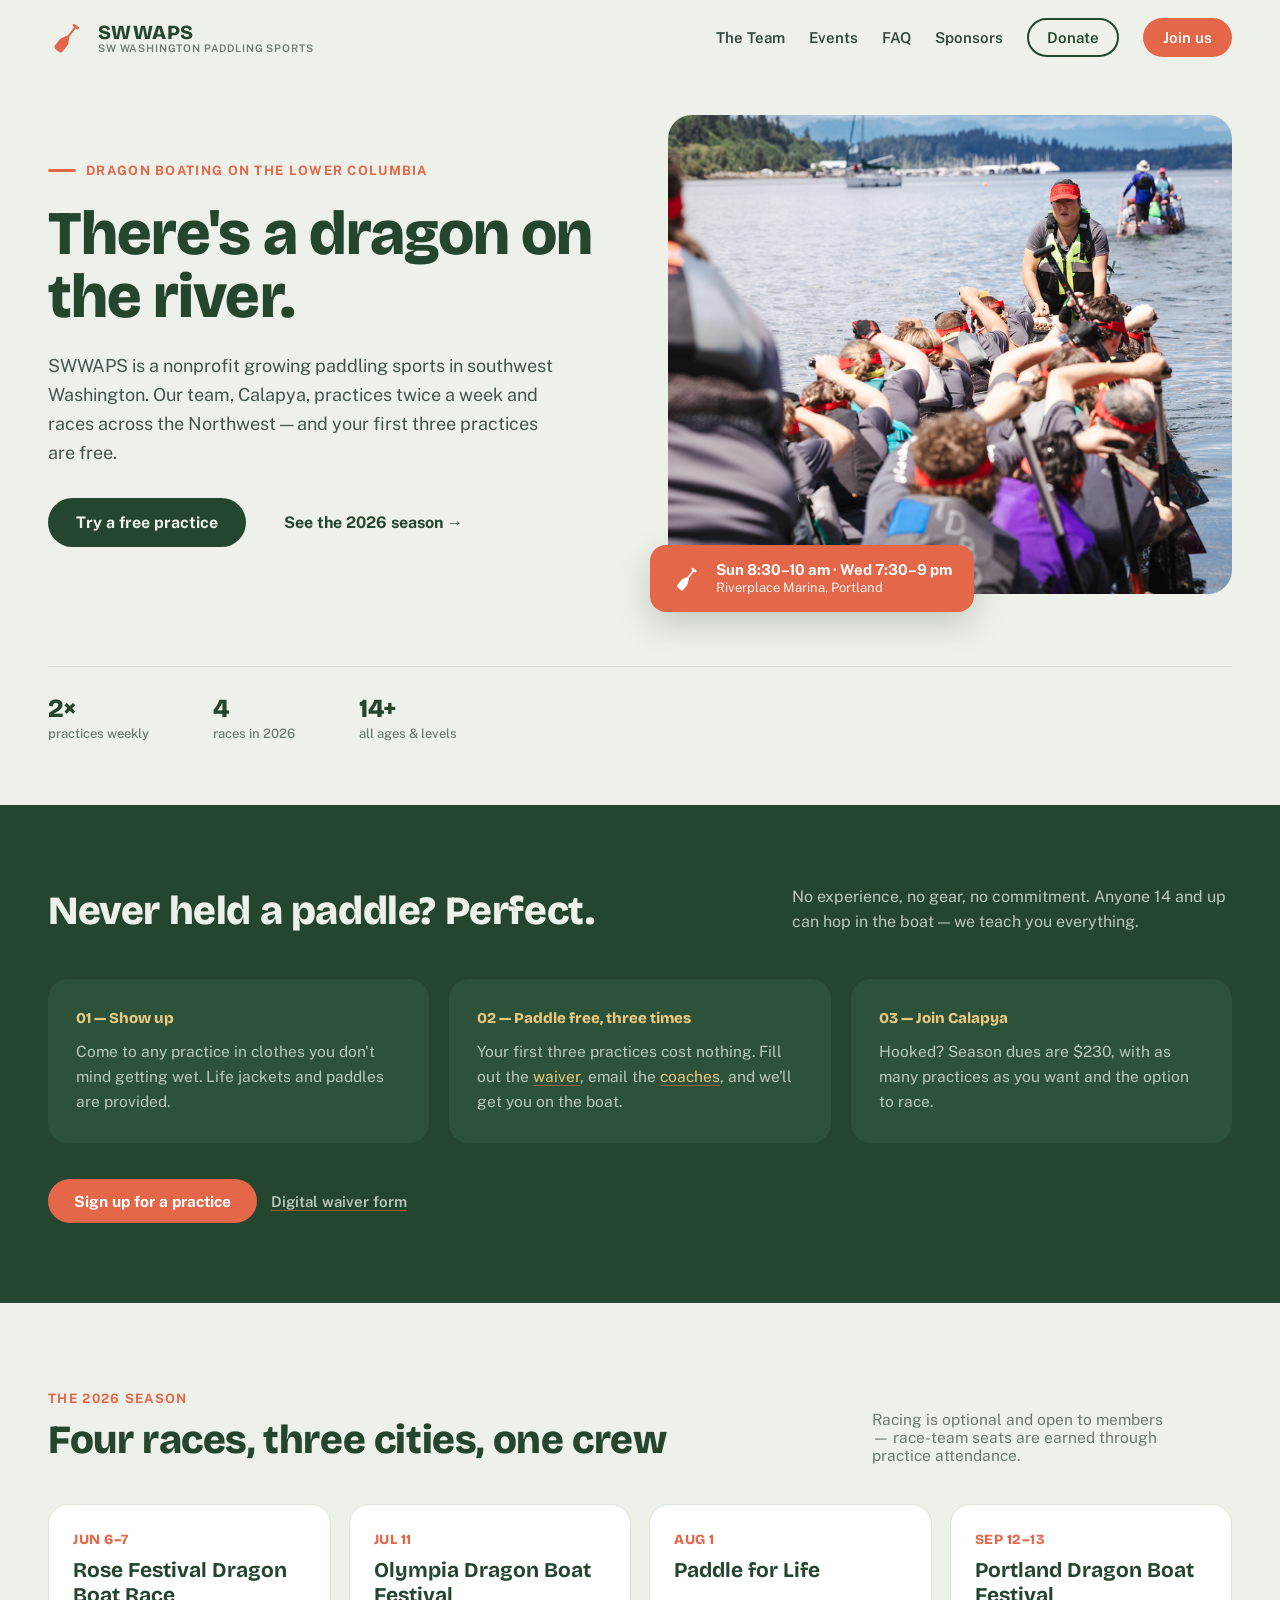
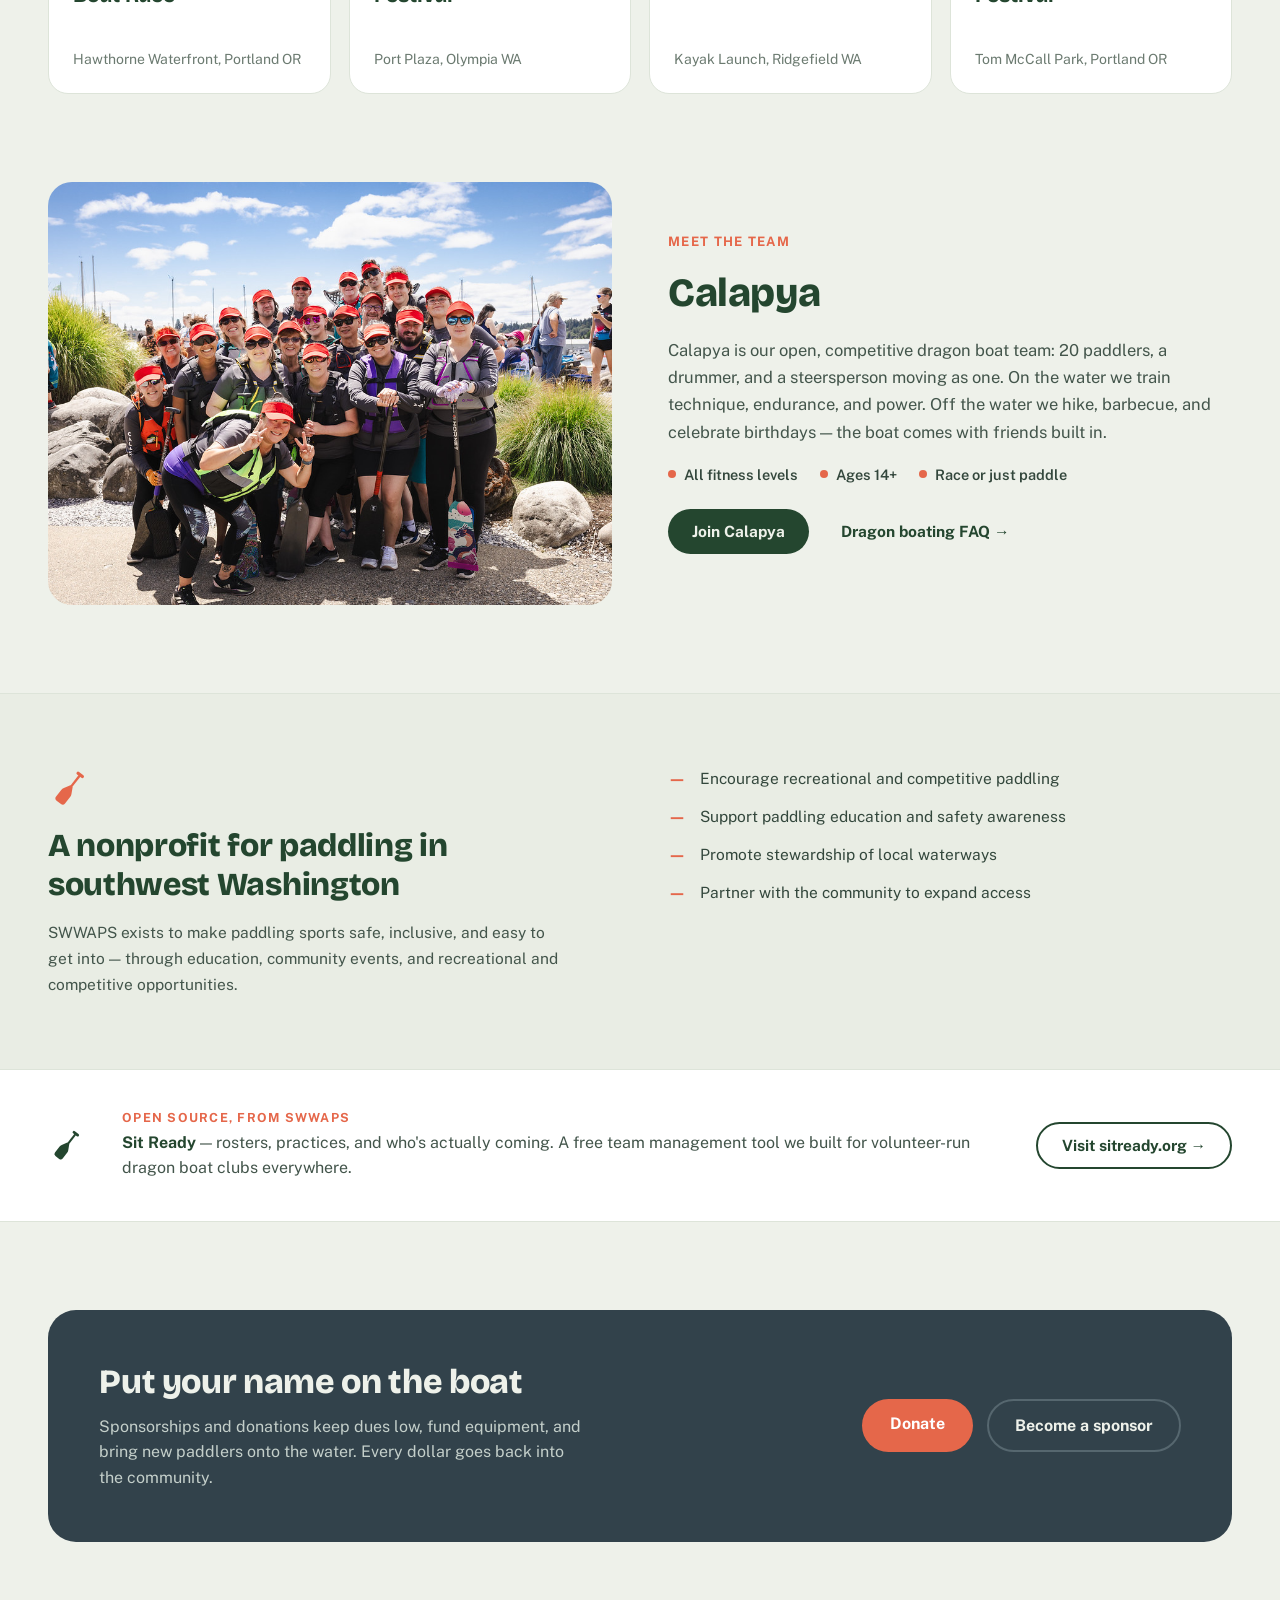
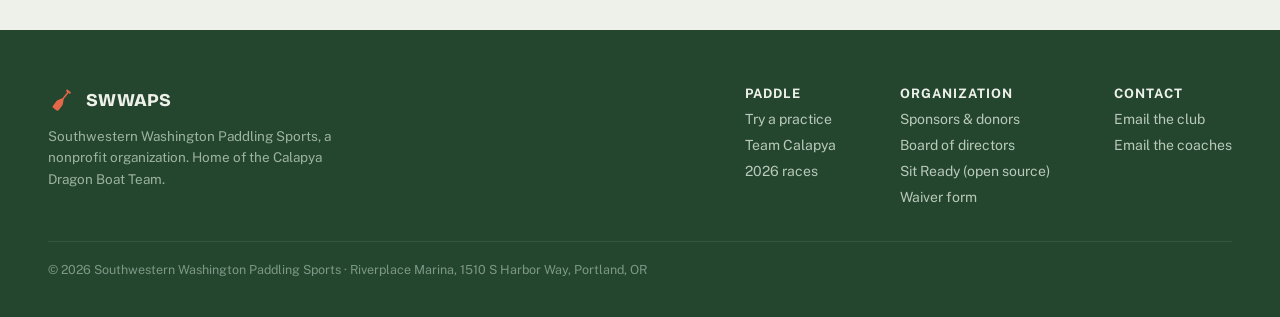
==== commit 2b15042b: "Restore the dragon hero: the fleet is all dragon boats Widening the hero assumed SWWAPS ran non-drag" ====
--- a/index.html
+++ b/index.html
@@ -5,7 +5,7 @@
 <meta name="viewport" content="width=device-width, initial-scale=1">
 <title>SWWAPS — Southwestern Washington Paddling Sports</title>
 <meta name="description" content="SWWAPS is a nonprofit growing paddling sports in southwest Washington. Home of the Calapya Dragon Boat Team — your first three practices are free.">
-<meta property="og:title" content="One of our boats is a dragon.">
+<meta property="og:title" content="There's a dragon on the river.">
 <meta property="og:description" content="SWWAPS is a nonprofit growing paddling sports in southwest Washington. Our team, Calapya, practices twice a week and races across the Northwest — and your first three practices are free.">
 <meta property="og:image" content="https://swwaps.github.io/swwaps.net/og.png">
 <meta property="og:image:width" content="1200">
@@ -43,8 +43,8 @@
 
   <header class="container grid-2" style="padding-top: 40px; padding-bottom: 72px;">
     <div style="display: flex; flex-direction: column; gap: 24px;">
-      <div class="eyebrow"><span class="eyebrow-dash"></span>Paddling sports on the lower Columbia</div>
-      <h1 class="page-h1" style="font-size: clamp(38px, 6vw, 62px); line-height: 1.02;">One of our boats is a dragon.</h1>
+      <div class="eyebrow"><span class="eyebrow-dash"></span>Dragon boating on the lower Columbia</div>
+      <h1 class="page-h1" style="font-size: clamp(38px, 6vw, 62px); line-height: 1.02;">There's a dragon on the river.</h1>
       <p style="font-size: 18px; line-height: 1.6; color: var(--ink-2); margin: 0; max-width: 46ch;">SWWAPS is a nonprofit growing paddling sports in southwest Washington. Our team, Calapya, practices twice a week and races across the Northwest — and your first three practices are free.</p>
       <div style="display: flex; flex-wrap: wrap; gap: 14px; align-items: center; margin-top: 6px;">
         <a href="#new" class="btn btn-fir">Try a free practice</a>
